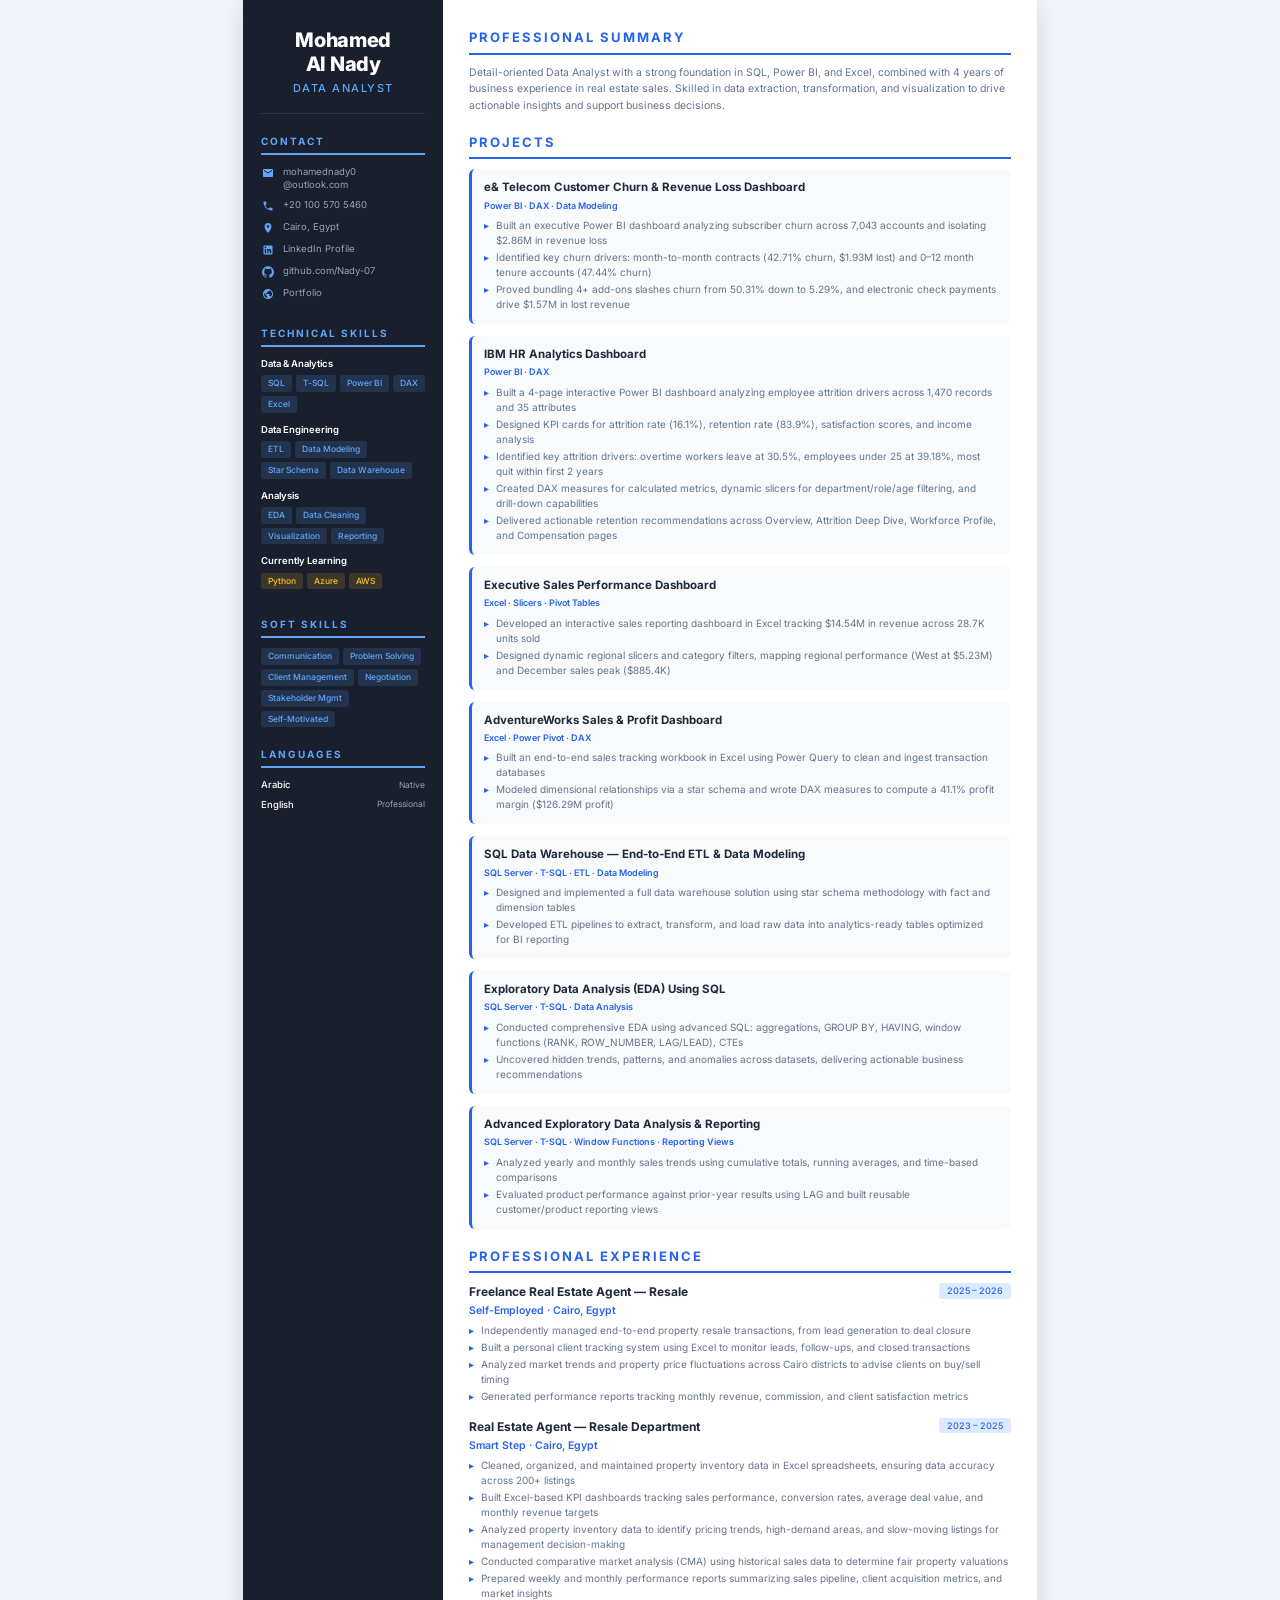
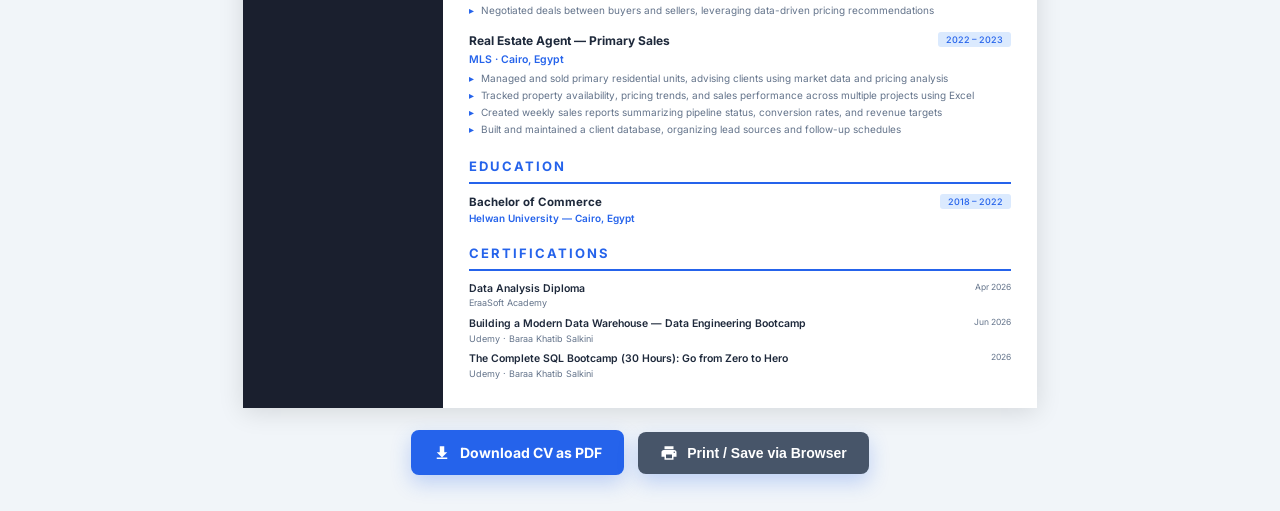
==== cv/Mohamed_Alnady_CV.html @ 5ba177be "Format CV project entries to 2 lines each except e& and IBM HR projects" ====
<!DOCTYPE html>
<html lang="en">
<head>
    <meta charset="UTF-8">
    <meta name="viewport" content="width=device-width, initial-scale=1.0">
    <title>Mohamed Al Nady — Data Analyst CV</title>
    <link rel="icon" href="../assets/favicon.svg" type="image/svg+xml">
    <link href="https://fonts.googleapis.com/css2?family=Inter:wght@300;400;500;600;700;800&display=swap" rel="stylesheet">
    <style>
        * {
            margin: 0;
            padding: 0;
            box-sizing: border-box;
        }

        :root {
            --sidebar-bg: #1a1f2e;
            --sidebar-text: #e2e8f0;
            --sidebar-accent: #60a5fa;
            --sidebar-muted: #94a3b8;
            --main-bg: #ffffff;
            --main-text: #1e293b;
            --main-muted: #64748b;
            --accent: #2563eb;
            --accent-light: #dbeafe;
            --border: #e2e8f0;
            --section-gap: 18px;
        }

        @page {
            size: A4;
            margin: 0;
        }

        body {
            font-family: 'Inter', -apple-system, BlinkMacSystemFont, sans-serif;
            background: #f1f5f9;
            color: var(--main-text);
            line-height: 1.5;
            -webkit-print-color-adjust: exact;
            print-color-adjust: exact;
        }

        .cv-container {
            width: 210mm;
            min-height: 297mm;
            margin: 0 auto;
            display: grid;
            grid-template-columns: 200px 1fr;
            background: var(--main-bg);
            box-shadow: 0 4px 24px rgba(0,0,0,0.12);
        }

        /* ===== SIDEBAR ===== */
        .sidebar {
            background: var(--sidebar-bg);
            color: var(--sidebar-text);
            padding: 28px 18px;
            display: flex;
            flex-direction: column;
            gap: 20px;
        }

        .sidebar-name {
            text-align: center;
            padding-bottom: 16px;
            border-bottom: 1px solid rgba(255,255,255,0.1);
        }

        .sidebar-name h1 {
            font-size: 20px;
            font-weight: 800;
            letter-spacing: -0.3px;
            line-height: 1.2;
            color: #fff;
        }

        .sidebar-name .role {
            font-size: 11px;
            font-weight: 500;
            color: var(--sidebar-accent);
            margin-top: 4px;
            letter-spacing: 1.5px;
            text-transform: uppercase;
        }

        .sidebar-section-title {
            font-size: 10px;
            font-weight: 700;
            text-transform: uppercase;
            letter-spacing: 2px;
            color: var(--sidebar-accent);
            margin-bottom: 8px;
            padding-bottom: 4px;
            border-bottom: 2px solid var(--sidebar-accent);
            display: inline-block;
        }

        .sidebar-section {
            display: flex;
            flex-direction: column;
            gap: 2px;
        }

        /* Contact */
        .contact-item {
            display: flex;
            align-items: flex-start;
            gap: 8px;
            font-size: 9.5px;
            color: var(--sidebar-muted);
            line-height: 1.4;
            margin-bottom: 5px;
        }

        .contact-item .icon {
            flex-shrink: 0;
            width: 14px;
            height: 14px;
            display: flex;
            align-items: center;
            justify-content: center;
            margin-top: 1px;
        }

        .contact-item .icon svg {
            width: 12px;
            height: 12px;
            fill: var(--sidebar-accent);
        }

        .contact-item a {
            color: var(--sidebar-muted);
            text-decoration: none;
        }

        .contact-item a:hover {
            color: var(--sidebar-accent);
        }

        /* Skills */
        .skill-category {
            margin-bottom: 8px;
        }

        .skill-category-name {
            font-size: 9.5px;
            font-weight: 600;
            color: #fff;
            margin-bottom: 4px;
        }

        .skill-tags {
            display: flex;
            flex-wrap: wrap;
            gap: 4px;
        }

        .skill-tag {
            font-size: 8.5px;
            padding: 2px 7px;
            background: rgba(96, 165, 250, 0.15);
            color: var(--sidebar-accent);
            border-radius: 3px;
            font-weight: 500;
        }

        .skill-tag.learning {
            background: rgba(251, 191, 36, 0.15);
            color: #fbbf24;
        }

        /* Languages */
        .language-item {
            display: flex;
            justify-content: space-between;
            align-items: center;
            font-size: 9.5px;
            margin-bottom: 3px;
        }

        .language-name {
            color: #fff;
            font-weight: 500;
        }

        .language-level {
            color: var(--sidebar-muted);
            font-size: 8.5px;
        }

        /* ===== MAIN CONTENT ===== */
        .main {
            padding: 28px 26px;
            display: flex;
            flex-direction: column;
            gap: var(--section-gap);
        }

        .section-title {
            font-size: 13px;
            font-weight: 700;
            text-transform: uppercase;
            letter-spacing: 2px;
            color: var(--accent);
            padding-bottom: 5px;
            border-bottom: 2px solid var(--accent);
            margin-bottom: 10px;
        }

        /* Summary */
        .summary-text {
            font-size: 10.5px;
            color: var(--main-muted);
            line-height: 1.6;
        }

        /* Experience */
        .experience-item {
            margin-bottom: 14px;
        }

        .experience-item:last-child {
            margin-bottom: 0;
        }

        .exp-header {
            display: flex;
            justify-content: space-between;
            align-items: flex-start;
            margin-bottom: 2px;
        }

        .exp-title {
            font-size: 12px;
            font-weight: 700;
            color: var(--main-text);
        }

        .exp-date {
            font-size: 9px;
            color: var(--main-muted);
            font-weight: 500;
            white-space: nowrap;
            background: var(--accent-light);
            padding: 1px 8px;
            border-radius: 3px;
            color: var(--accent);
        }

        .exp-company {
            font-size: 10.5px;
            color: var(--accent);
            font-weight: 600;
            margin-bottom: 4px;
        }

        .exp-bullets {
            list-style: none;
            padding: 0;
        }

        .exp-bullets li {
            font-size: 10px;
            color: var(--main-muted);
            line-height: 1.5;
            padding-left: 12px;
            position: relative;
            margin-bottom: 2px;
        }

        .exp-bullets li::before {
            content: '▸';
            position: absolute;
            left: 0;
            color: var(--accent);
            font-size: 10px;
        }

        /* Projects */
        .project-item {
            margin-bottom: 12px;
            padding: 10px 12px;
            background: #f8fafc;
            border-radius: 6px;
            border-left: 3px solid var(--accent);
        }

        .project-item:last-child {
            margin-bottom: 0;
        }

        .project-name {
            font-size: 11.5px;
            font-weight: 700;
            color: var(--main-text);
            margin-bottom: 2px;
        }

        .project-tools {
            font-size: 9px;
            color: var(--accent);
            font-weight: 600;
            margin-bottom: 4px;
        }

        .project-desc {
            font-size: 9.5px;
            color: var(--main-muted);
            line-height: 1.5;
        }

        .project-link {
            font-size: 8.5px;
            color: var(--accent);
            text-decoration: none;
            font-weight: 500;
            margin-top: 3px;
            display: inline-block;
        }

        /* Education */
        .edu-item {
            display: flex;
            justify-content: space-between;
            align-items: flex-start;
        }

        .edu-degree {
            font-size: 11.5px;
            font-weight: 700;
            color: var(--main-text);
        }

        .edu-school {
            font-size: 10px;
            color: var(--accent);
            font-weight: 600;
        }

        .edu-date {
            font-size: 9px;
            color: var(--main-muted);
            font-weight: 500;
            white-space: nowrap;
            background: var(--accent-light);
            padding: 1px 8px;
            border-radius: 3px;
            color: var(--accent);
        }

        /* Certifications */
        .cert-item {
            display: flex;
            justify-content: space-between;
            align-items: flex-start;
            margin-bottom: 6px;
        }

        .cert-item:last-child {
            margin-bottom: 0;
        }

        .cert-name {
            font-size: 10.5px;
            font-weight: 600;
            color: var(--main-text);
        }

        .cert-issuer {
            font-size: 9px;
            color: var(--main-muted);
        }

        .cert-date {
            font-size: 8.5px;
            color: var(--main-muted);
            white-space: nowrap;
        }

        .download-section {
            width: 210mm;
            margin: 22px auto 36px;
            text-align: center;
        }

        .download-button {
            display: inline-flex;
            align-items: center;
            justify-content: center;
            gap: 9px;
            padding: 12px 22px;
            border-radius: 8px;
            background: var(--accent);
            color: #ffffff;
            font-size: 14px;
            font-weight: 700;
            text-decoration: none;
            box-shadow: 0 8px 20px rgba(37, 99, 235, 0.25);
            transition: transform 0.2s ease, background 0.2s ease;
        }

        .download-button:hover {
            background: #1d4ed8;
            transform: translateY(-2px);
        }

        .download-button svg {
            width: 18px;
            height: 18px;
            fill: currentColor;
        }

        /* Print */
        @media print {
            body {
                background: white;
            }
            .cv-container {
                box-shadow: none;
                width: 100%;
                min-height: 100vh;
            }
            [data-html-only] {
                display: none !important;
            }
        }
    </style>
</head>
<body>
    <div class="cv-container">
        <!-- SIDEBAR -->
        <aside class="sidebar">
            <!-- Name -->
            <div class="sidebar-name">
                <h1>Mohamed<br>Al Nady</h1>
                <div class="role">Data Analyst</div>
            </div>

            <!-- Contact -->
            <div class="sidebar-section">
                <div class="sidebar-section-title">Contact</div>
                <div class="contact-item">
                    <div class="icon">
                        <svg viewBox="0 0 24 24"><path d="M20 4H4c-1.1 0-2 .9-2 2v12c0 1.1.9 2 2 2h16c1.1 0 2-.9 2-2V6c0-1.1-.9-2-2-2zm0 4l-8 5-8-5V6l8 5 8-5v2z"/></svg>
                    </div>
                    <span>mohamednady0<br>@outlook.com</span>
                </div>
                <div class="contact-item">
                    <div class="icon">
                        <svg viewBox="0 0 24 24"><path d="M6.62 10.79c1.44 2.83 3.76 5.14 6.59 6.59l2.2-2.2c.27-.27.67-.36 1.02-.24 1.12.37 2.33.57 3.57.57.55 0 1 .45 1 1V20c0 .55-.45 1-1 1-9.39 0-17-7.61-17-17 0-.55.45-1 1-1h3.5c.55 0 1 .45 1 1 0 1.25.2 2.45.57 3.57.13.35.04.75-.24 1.02l-2.2 2.2z"/></svg>
                    </div>
                    <span>+20 100 570 5460</span>
                </div>
                <div class="contact-item">
                    <div class="icon">
                        <svg viewBox="0 0 24 24"><path d="M12 2C8.13 2 5 5.13 5 9c0 5.25 7 13 7 13s7-7.75 7-13c0-3.87-3.13-7-7-7zm0 9.5c-1.38 0-2.5-1.12-2.5-2.5s1.12-2.5 2.5-2.5 2.5 1.12 2.5 2.5-1.12 2.5-2.5 2.5z"/></svg>
                    </div>
                    <span>Cairo, Egypt</span>
                </div>
                <div class="contact-item">
                    <div class="icon">
                        <svg viewBox="0 0 24 24"><path d="M19 3a2 2 0 0 1 2 2v14a2 2 0 0 1-2 2H5a2 2 0 0 1-2-2V5a2 2 0 0 1 2-2h14m-.5 15.5v-5.3a3.26 3.26 0 0 0-3.26-3.26c-.85 0-1.84.52-2.32 1.3v-1.11h-2.34v8.37h2.34v-4.13c0-.77.62-1.4 1.4-1.4a1.4 1.4 0 0 1 1.4 1.4v4.13h2.34M6.88 8.56a1.68 1.68 0 0 0 1.68-1.68c0-.93-.75-1.69-1.68-1.69a1.69 1.69 0 0 0-1.69 1.69c0 .93.76 1.68 1.69 1.68m1.39 9.94v-8.37H5.5v8.37h2.77z"/></svg>
                    </div>
                    <a href="https://www.linkedin.com/in/mohamed-al-nady-52b87123b">LinkedIn Profile</a>
                </div>
                <div class="contact-item">
                    <div class="icon">
                        <svg viewBox="0 0 24 24"><path d="M12 .297c-6.63 0-12 5.373-12 12 0 5.303 3.438 9.8 8.205 11.385.6.113.82-.258.82-.577 0-.285-.01-1.04-.015-2.04-3.338.724-4.042-1.61-4.042-1.61C4.422 18.07 3.633 17.7 3.633 17.7c-1.087-.744.084-.729.084-.729 1.205.084 1.838 1.236 1.838 1.236 1.07 1.835 2.809 1.305 3.495.998.108-.776.417-1.305.76-1.605-2.665-.3-5.466-1.332-5.466-5.93 0-1.31.465-2.38 1.235-3.22-.135-.303-.54-1.523.105-3.176 0 0 1.005-.322 3.3 1.23.96-.267 1.98-.399 3-.405 1.02.006 2.04.138 3 .405 2.28-1.552 3.285-1.23 3.285-1.23.645 1.653.24 2.873.12 3.176.765.84 1.23 1.91 1.23 3.22 0 4.61-2.805 5.625-5.475 5.92.42.36.81 1.096.81 2.22 0 1.605-.015 2.896-.015 3.286 0 .315.21.69.825.57C20.565 22.092 24 17.592 24 12.297c0-6.627-5.373-12-12-12"/></svg>
                    </div>
                    <a href="https://github.com/Nady-07">github.com/Nady-07</a>
                </div>
                <div class="contact-item">
                    <div class="icon">
                        <svg viewBox="0 0 24 24"><path d="M12 2C6.48 2 2 6.48 2 12s4.48 10 10 10 10-4.48 10-10S17.52 2 12 2zm-1 17.93c-3.95-.49-7-3.85-7-7.93 0-.62.08-1.21.21-1.79L9 15v1c0 1.1.9 2 2 2v1.93zm6.9-2.54c-.26-.81-1-1.39-1.9-1.39h-1v-3c0-.55-.45-1-1-1H8v-2h2c.55 0 1-.45 1-1V7h2c1.1 0 2-.9 2-2v-.41c2.93 1.19 5 4.06 5 7.41 0 2.08-.8 3.97-2.1 5.39z"/></svg>
                    </div>
                    <a href="https://nady-07.github.io/portfolio/#">Portfolio</a>
                </div>
            </div>

            <!-- Technical Skills -->
            <div class="sidebar-section">
                <div class="sidebar-section-title">Technical Skills</div>
                
                <div class="skill-category">
                    <div class="skill-category-name">Data & Analytics</div>
                    <div class="skill-tags">
                        <span class="skill-tag">SQL</span>
                        <span class="skill-tag">T-SQL</span>
                        <span class="skill-tag">Power BI</span>
                        <span class="skill-tag">DAX</span>
                        <span class="skill-tag">Excel</span>
                    </div>
                </div>

                <div class="skill-category">
                    <div class="skill-category-name">Data Engineering</div>
                    <div class="skill-tags">
                        <span class="skill-tag">ETL</span>
                        <span class="skill-tag">Data Modeling</span>
                        <span class="skill-tag">Star Schema</span>
                        <span class="skill-tag">Data Warehouse</span>
                    </div>
                </div>

                <div class="skill-category">
                    <div class="skill-category-name">Analysis</div>
                    <div class="skill-tags">
                        <span class="skill-tag">EDA</span>
                        <span class="skill-tag">Data Cleaning</span>
                        <span class="skill-tag">Visualization</span>
                        <span class="skill-tag">Reporting</span>
                    </div>
                </div>

                <div class="skill-category">
                    <div class="skill-category-name">Currently Learning</div>
                    <div class="skill-tags">
                        <span class="skill-tag learning">Python</span>
                        <span class="skill-tag learning">Azure</span>
                        <span class="skill-tag learning">AWS</span>
                    </div>
                </div>
            </div>

            <!-- Soft Skills -->
            <div class="sidebar-section">
                <div class="sidebar-section-title">Soft Skills</div>
                <div class="skill-tags">
                    <span class="skill-tag">Communication</span>
                    <span class="skill-tag">Problem Solving</span>
                    <span class="skill-tag">Client Management</span>
                    <span class="skill-tag">Negotiation</span>
                    <span class="skill-tag">Stakeholder Mgmt</span>
                    <span class="skill-tag">Self-Motivated</span>
                </div>
            </div>

            <!-- Languages -->
            <div class="sidebar-section">
                <div class="sidebar-section-title">Languages</div>
                <div class="language-item">
                    <span class="language-name">Arabic</span>
                    <span class="language-level">Native</span>
                </div>
                <div class="language-item">
                    <span class="language-name">English</span>
                    <span class="language-level">Professional</span>
                </div>
            </div>
        </aside>

        <!-- MAIN CONTENT -->
        <main class="main">
            <!-- Professional Summary -->
            <section>
                <div class="section-title">Professional Summary</div>
                <p class="summary-text">
                    Detail-oriented Data Analyst with a strong foundation in SQL, Power BI, and Excel, combined with 4 years of business experience in real estate sales. Skilled in data extraction, transformation, and visualization to drive actionable insights and support business decisions.
                </p>
            </section>

            <!-- Projects -->
            <section>
                <div class="section-title">Projects</div>
                
                <div class="project-item">
                    <div class="project-name">e& Telecom Customer Churn &amp; Revenue Loss Dashboard</div>
                    <div class="project-tools">Power BI · DAX · Data Modeling</div>
                    <ul class="exp-bullets" style="margin-top: 6px;">
                        <li>Built an executive Power BI dashboard analyzing subscriber churn across 7,043 accounts and isolating $2.86M in revenue loss</li>
                        <li>Identified key churn drivers: month-to-month contracts (42.71% churn, $1.93M lost) and 0–12 month tenure accounts (47.44% churn)</li>
                        <li>Proved bundling 4+ add-ons slashes churn from 50.31% down to 5.29%, and electronic check payments drive $1.57M in lost revenue</li>
                    </ul>
                </div>

                <div class="project-item">
                    <div class="project-name">IBM HR Analytics Dashboard</div>
                    <div class="project-tools">Power BI · DAX</div>
                    <ul class="exp-bullets" style="margin-top: 6px;">
                        <li>Built a 4-page interactive Power BI dashboard analyzing employee attrition drivers across 1,470 records and 35 attributes</li>
                        <li>Designed KPI cards for attrition rate (16.1%), retention rate (83.9%), satisfaction scores, and income analysis</li>
                        <li>Identified key attrition drivers: overtime workers leave at 30.5%, employees under 25 at 39.18%, most quit within first 2 years</li>
                        <li>Created DAX measures for calculated metrics, dynamic slicers for department/role/age filtering, and drill-down capabilities</li>
                        <li>Delivered actionable retention recommendations across Overview, Attrition Deep Dive, Workforce Profile, and Compensation pages</li>
                    </ul>
                </div>

                <div class="project-item">
                    <div class="project-name">Executive Sales Performance Dashboard</div>
                    <div class="project-tools">Excel · Slicers · Pivot Tables</div>
                    <ul class="exp-bullets" style="margin-top: 6px;">
                        <li>Developed an interactive sales reporting dashboard in Excel tracking $14.54M in revenue across 28.7K units sold</li>
                        <li>Designed dynamic regional slicers and category filters, mapping regional performance (West at $5.23M) and December sales peak ($885.4K)</li>
                    </ul>
                </div>

                <div class="project-item">
                    <div class="project-name">AdventureWorks Sales & Profit Dashboard</div>
                    <div class="project-tools">Excel · Power Pivot · DAX</div>
                    <ul class="exp-bullets" style="margin-top: 6px;">
                        <li>Built an end-to-end sales tracking workbook in Excel using Power Query to clean and ingest transaction databases</li>
                        <li>Modeled dimensional relationships via a star schema and wrote DAX measures to compute a 41.1% profit margin ($126.29M profit)</li>
                    </ul>
                </div>

                <div class="project-item">
                    <div class="project-name">SQL Data Warehouse — End-to-End ETL & Data Modeling</div>
                    <div class="project-tools">SQL Server · T-SQL · ETL · Data Modeling</div>
                    <ul class="exp-bullets" style="margin-top: 6px;">
                        <li>Designed and implemented a full data warehouse solution using star schema methodology with fact and dimension tables</li>
                        <li>Developed ETL pipelines to extract, transform, and load raw data into analytics-ready tables optimized for BI reporting</li>
                    </ul>
                </div>

                <div class="project-item">
                    <div class="project-name">Exploratory Data Analysis (EDA) Using SQL</div>
                    <div class="project-tools">SQL Server · T-SQL · Data Analysis</div>
                    <ul class="exp-bullets" style="margin-top: 6px;">
                        <li>Conducted comprehensive EDA using advanced SQL: aggregations, GROUP BY, HAVING, window functions (RANK, ROW_NUMBER, LAG/LEAD), CTEs</li>
                        <li>Uncovered hidden trends, patterns, and anomalies across datasets, delivering actionable business recommendations</li>
                    </ul>
                </div>

                <div class="project-item">
                    <div class="project-name">Advanced Exploratory Data Analysis & Reporting</div>
                    <div class="project-tools">SQL Server · T-SQL · Window Functions · Reporting Views</div>
                    <ul class="exp-bullets" style="margin-top: 6px;">
                        <li>Analyzed yearly and monthly sales trends using cumulative totals, running averages, and time-based comparisons</li>
                        <li>Evaluated product performance against prior-year results using LAG and built reusable customer/product reporting views</li>
                    </ul>
                </div>
            </section>

            <!-- Experience -->
            <section>
                <div class="section-title">Professional Experience</div>

                <div class="experience-item">
                    <div class="exp-header">
                        <div class="exp-title">Freelance Real Estate Agent — Resale</div>
                        <div class="exp-date">2025 – 2026</div>
                    </div>
                    <div class="exp-company">Self-Employed · Cairo, Egypt</div>
                    <ul class="exp-bullets">
                        <li>Independently managed end-to-end property resale transactions, from lead generation to deal closure</li>
                        <li>Built a personal client tracking system using Excel to monitor leads, follow-ups, and closed transactions</li>
                        <li>Analyzed market trends and property price fluctuations across Cairo districts to advise clients on buy/sell timing</li>
                        <li>Generated performance reports tracking monthly revenue, commission, and client satisfaction metrics</li>
                    </ul>
                </div>

                <div class="experience-item">
                    <div class="exp-header">
                        <div class="exp-title">Real Estate Agent — Resale Department</div>
                        <div class="exp-date">2023 – 2025</div>
                    </div>
                    <div class="exp-company">Smart Step · Cairo, Egypt</div>
                    <ul class="exp-bullets">
                        <li>Cleaned, organized, and maintained property inventory data in Excel spreadsheets, ensuring data accuracy across 200+ listings</li>
                        <li>Built Excel-based KPI dashboards tracking sales performance, conversion rates, average deal value, and monthly revenue targets</li>
                        <li>Analyzed property inventory data to identify pricing trends, high-demand areas, and slow-moving listings for management decision-making</li>
                        <li>Conducted comparative market analysis (CMA) using historical sales data to determine fair property valuations</li>
                        <li>Prepared weekly and monthly performance reports summarizing sales pipeline, client acquisition metrics, and market insights</li>
                        <li>Negotiated deals between buyers and sellers, leveraging data-driven pricing recommendations</li>
                    </ul>
                </div>

                <div class="experience-item">
                    <div class="exp-header">
                        <div class="exp-title">Real Estate Agent — Primary Sales</div>
                        <div class="exp-date">2022 – 2023</div>
                    </div>
                    <div class="exp-company">MLS · Cairo, Egypt</div>
                    <ul class="exp-bullets">
                        <li>Managed and sold primary residential units, advising clients using market data and pricing analysis</li>
                        <li>Tracked property availability, pricing trends, and sales performance across multiple projects using Excel</li>
                        <li>Created weekly sales reports summarizing pipeline status, conversion rates, and revenue targets</li>
                        <li>Built and maintained a client database, organizing lead sources and follow-up schedules</li>
                    </ul>
                </div>
            </section>

            <!-- Education -->
            <section>
                <div class="section-title">Education</div>
                <div class="edu-item">
                    <div>
                        <div class="edu-degree">Bachelor of Commerce</div>
                        <div class="edu-school">Helwan University — Cairo, Egypt</div>
                    </div>
                    <div class="edu-date">2018 – 2022</div>
                </div>
            </section>

            <!-- Certifications -->
            <section>
                <div class="section-title">Certifications</div>
                
                <div class="cert-item">
                    <div>
                        <div class="cert-name">Data Analysis Diploma</div>
                        <div class="cert-issuer">EraaSoft Academy</div>
                    </div>
                    <div class="cert-date">Apr 2026</div>
                </div>

                <div class="cert-item">
                    <div>
                        <div class="cert-name">Building a Modern Data Warehouse — Data Engineering Bootcamp</div>
                        <div class="cert-issuer">Udemy · Baraa Khatib Salkini</div>
                    </div>
                    <div class="cert-date">Jun 2026</div>
                </div>

                <div class="cert-item">
                    <div>
                        <div class="cert-name">The Complete SQL Bootcamp (30 Hours): Go from Zero to Hero</div>
                        <div class="cert-issuer">Udemy · Baraa Khatib Salkini</div>
                    </div>
                    <div class="cert-date">2026</div>
                </div>
            </section>
        </main>
    </div>

    <div class="download-section" data-html-only>
        <a class="download-button" href="Mohamed_Alnady_CV.pdf" download="Mohamed_Alnady_CV.pdf">
            <svg viewBox="0 0 24 24" aria-hidden="true">
                <path d="M5 20h14v-2H5v2zm14-9h-4V3H9v8H5l7 7 7-7z"/>
            </svg>
            Download CV as PDF
        </a>
        <button class="download-button" onclick="window.print()" style="margin-left: 10px; background: #475569; border: none; cursor: pointer;">
            <svg viewBox="0 0 24 24" aria-hidden="true">
                <path d="M19 8H5c-1.66 0-3 1.34-3 3v6h4v4h12v-4h4v-6c0-1.66-1.34-3-3-3zm-3 11H8v-5h8v5zm3-7c-.55 0-1-.45-1-1s.45-1 1-1 1 .45 1 1-.45 1-1 1zm-1-9H6v4h12V3z"/>
            </svg>
            Print / Save via Browser
        </button>
    </div>
</body>
</html>
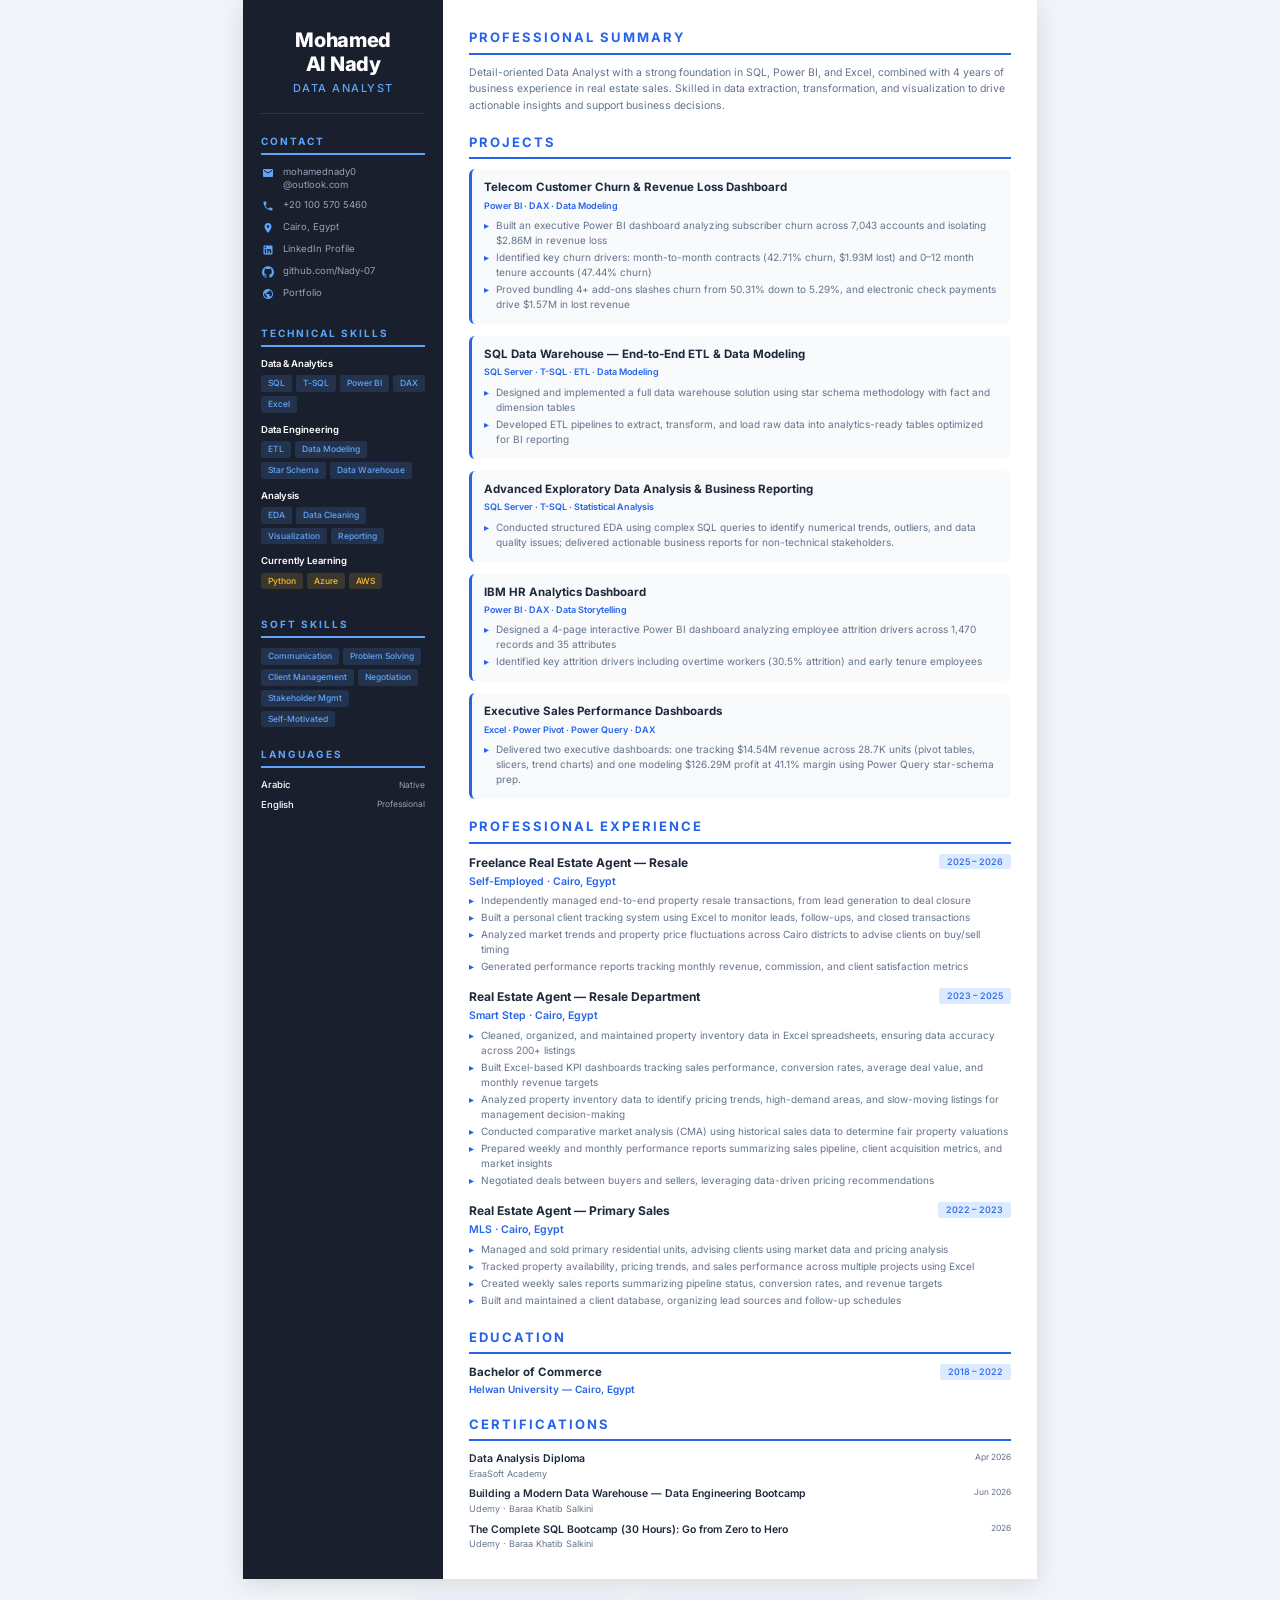
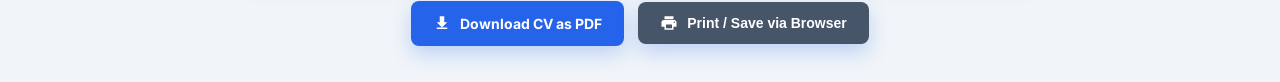
==== commit d74afd43: "Update CV content and add clickable project and contact links to PDF and HTML" ====
--- a/cv/Mohamed_Alnady_CV.html
+++ b/cv/Mohamed_Alnady_CV.html
@@ -565,7 +565,7 @@
                 <div class="section-title">Projects</div>
                 
                 <div class="project-item">
-                    <div class="project-name">e& Telecom Customer Churn &amp; Revenue Loss Dashboard</div>
+                    <div class="project-name"><a href="https://nady-07.github.io/portfolio/#projects" target="_blank" style="color: inherit; text-decoration: none;">Telecom Customer Churn &amp; Revenue Loss Dashboard</a></div>
                     <div class="project-tools">Power BI · DAX · Data Modeling</div>
                     <ul class="exp-bullets" style="margin-top: 6px;">
                         <li>Built an executive Power BI dashboard analyzing subscriber churn across 7,043 accounts and isolating $2.86M in revenue loss</li>
@@ -575,37 +575,7 @@
                 </div>
 
                 <div class="project-item">
-                    <div class="project-name">IBM HR Analytics Dashboard</div>
-                    <div class="project-tools">Power BI · DAX</div>
-                    <ul class="exp-bullets" style="margin-top: 6px;">
-                        <li>Built a 4-page interactive Power BI dashboard analyzing employee attrition drivers across 1,470 records and 35 attributes</li>
-                        <li>Designed KPI cards for attrition rate (16.1%), retention rate (83.9%), satisfaction scores, and income analysis</li>
-                        <li>Identified key attrition drivers: overtime workers leave at 30.5%, employees under 25 at 39.18%, most quit within first 2 years</li>
-                        <li>Created DAX measures for calculated metrics, dynamic slicers for department/role/age filtering, and drill-down capabilities</li>
-                        <li>Delivered actionable retention recommendations across Overview, Attrition Deep Dive, Workforce Profile, and Compensation pages</li>
-                    </ul>
-                </div>
-
-                <div class="project-item">
-                    <div class="project-name">Executive Sales Performance Dashboard</div>
-                    <div class="project-tools">Excel · Slicers · Pivot Tables</div>
-                    <ul class="exp-bullets" style="margin-top: 6px;">
-                        <li>Developed an interactive sales reporting dashboard in Excel tracking $14.54M in revenue across 28.7K units sold</li>
-                        <li>Designed dynamic regional slicers and category filters, mapping regional performance (West at $5.23M) and December sales peak ($885.4K)</li>
-                    </ul>
-                </div>
-
-                <div class="project-item">
-                    <div class="project-name">AdventureWorks Sales & Profit Dashboard</div>
-                    <div class="project-tools">Excel · Power Pivot · DAX</div>
-                    <ul class="exp-bullets" style="margin-top: 6px;">
-                        <li>Built an end-to-end sales tracking workbook in Excel using Power Query to clean and ingest transaction databases</li>
-                        <li>Modeled dimensional relationships via a star schema and wrote DAX measures to compute a 41.1% profit margin ($126.29M profit)</li>
-                    </ul>
-                </div>
-
-                <div class="project-item">
-                    <div class="project-name">SQL Data Warehouse — End-to-End ETL & Data Modeling</div>
+                    <div class="project-name"><a href="https://github.com/Nady-07/SQL_Data_Warehouse_Project" target="_blank" style="color: inherit; text-decoration: none;">SQL Data Warehouse — End-to-End ETL &amp; Data Modeling</a></div>
                     <div class="project-tools">SQL Server · T-SQL · ETL · Data Modeling</div>
                     <ul class="exp-bullets" style="margin-top: 6px;">
                         <li>Designed and implemented a full data warehouse solution using star schema methodology with fact and dimension tables</li>
@@ -614,20 +584,27 @@
                 </div>
 
                 <div class="project-item">
-                    <div class="project-name">Exploratory Data Analysis (EDA) Using SQL</div>
-                    <div class="project-tools">SQL Server · T-SQL · Data Analysis</div>
+                    <div class="project-name"><a href="https://github.com/Nady-07/Advanced_EDA_Project" target="_blank" style="color: inherit; text-decoration: none;">Advanced Exploratory Data Analysis &amp; Business Reporting</a></div>
+                    <div class="project-tools">SQL Server · T-SQL · Statistical Analysis</div>
                     <ul class="exp-bullets" style="margin-top: 6px;">
-                        <li>Conducted comprehensive EDA using advanced SQL: aggregations, GROUP BY, HAVING, window functions (RANK, ROW_NUMBER, LAG/LEAD), CTEs</li>
-                        <li>Uncovered hidden trends, patterns, and anomalies across datasets, delivering actionable business recommendations</li>
+                        <li>Conducted structured EDA using complex SQL queries to identify numerical trends, outliers, and data quality issues; delivered actionable business reports for non-technical stakeholders.</li>
                     </ul>
                 </div>
 
                 <div class="project-item">
-                    <div class="project-name">Advanced Exploratory Data Analysis & Reporting</div>
-                    <div class="project-tools">SQL Server · T-SQL · Window Functions · Reporting Views</div>
+                    <div class="project-name"><a href="https://nady-07.github.io/portfolio/#projects" target="_blank" style="color: inherit; text-decoration: none;">IBM HR Analytics Dashboard</a></div>
+                    <div class="project-tools">Power BI · DAX · Data Storytelling</div>
                     <ul class="exp-bullets" style="margin-top: 6px;">
-                        <li>Analyzed yearly and monthly sales trends using cumulative totals, running averages, and time-based comparisons</li>
-                        <li>Evaluated product performance against prior-year results using LAG and built reusable customer/product reporting views</li>
+                        <li>Designed a 4-page interactive Power BI dashboard analyzing employee attrition drivers across 1,470 records and 35 attributes</li>
+                        <li>Identified key attrition drivers including overtime workers (30.5% attrition) and early tenure employees</li>
+                    </ul>
+                </div>
+
+                <div class="project-item">
+                    <div class="project-name"><a href="https://nady-07.github.io/portfolio/#projects" target="_blank" style="color: inherit; text-decoration: none;">Executive Sales Performance Dashboards</a></div>
+                    <div class="project-tools">Excel · Power Pivot · Power Query · DAX</div>
+                    <ul class="exp-bullets" style="margin-top: 6px;">
+                        <li>Delivered two executive dashboards: one tracking $14.54M revenue across 28.7K units (pivot tables, slicers, trend charts) and one modeling $126.29M profit at 41.1% margin using Power Query star-schema prep.</li>
                     </ul>
                 </div>
             </section>
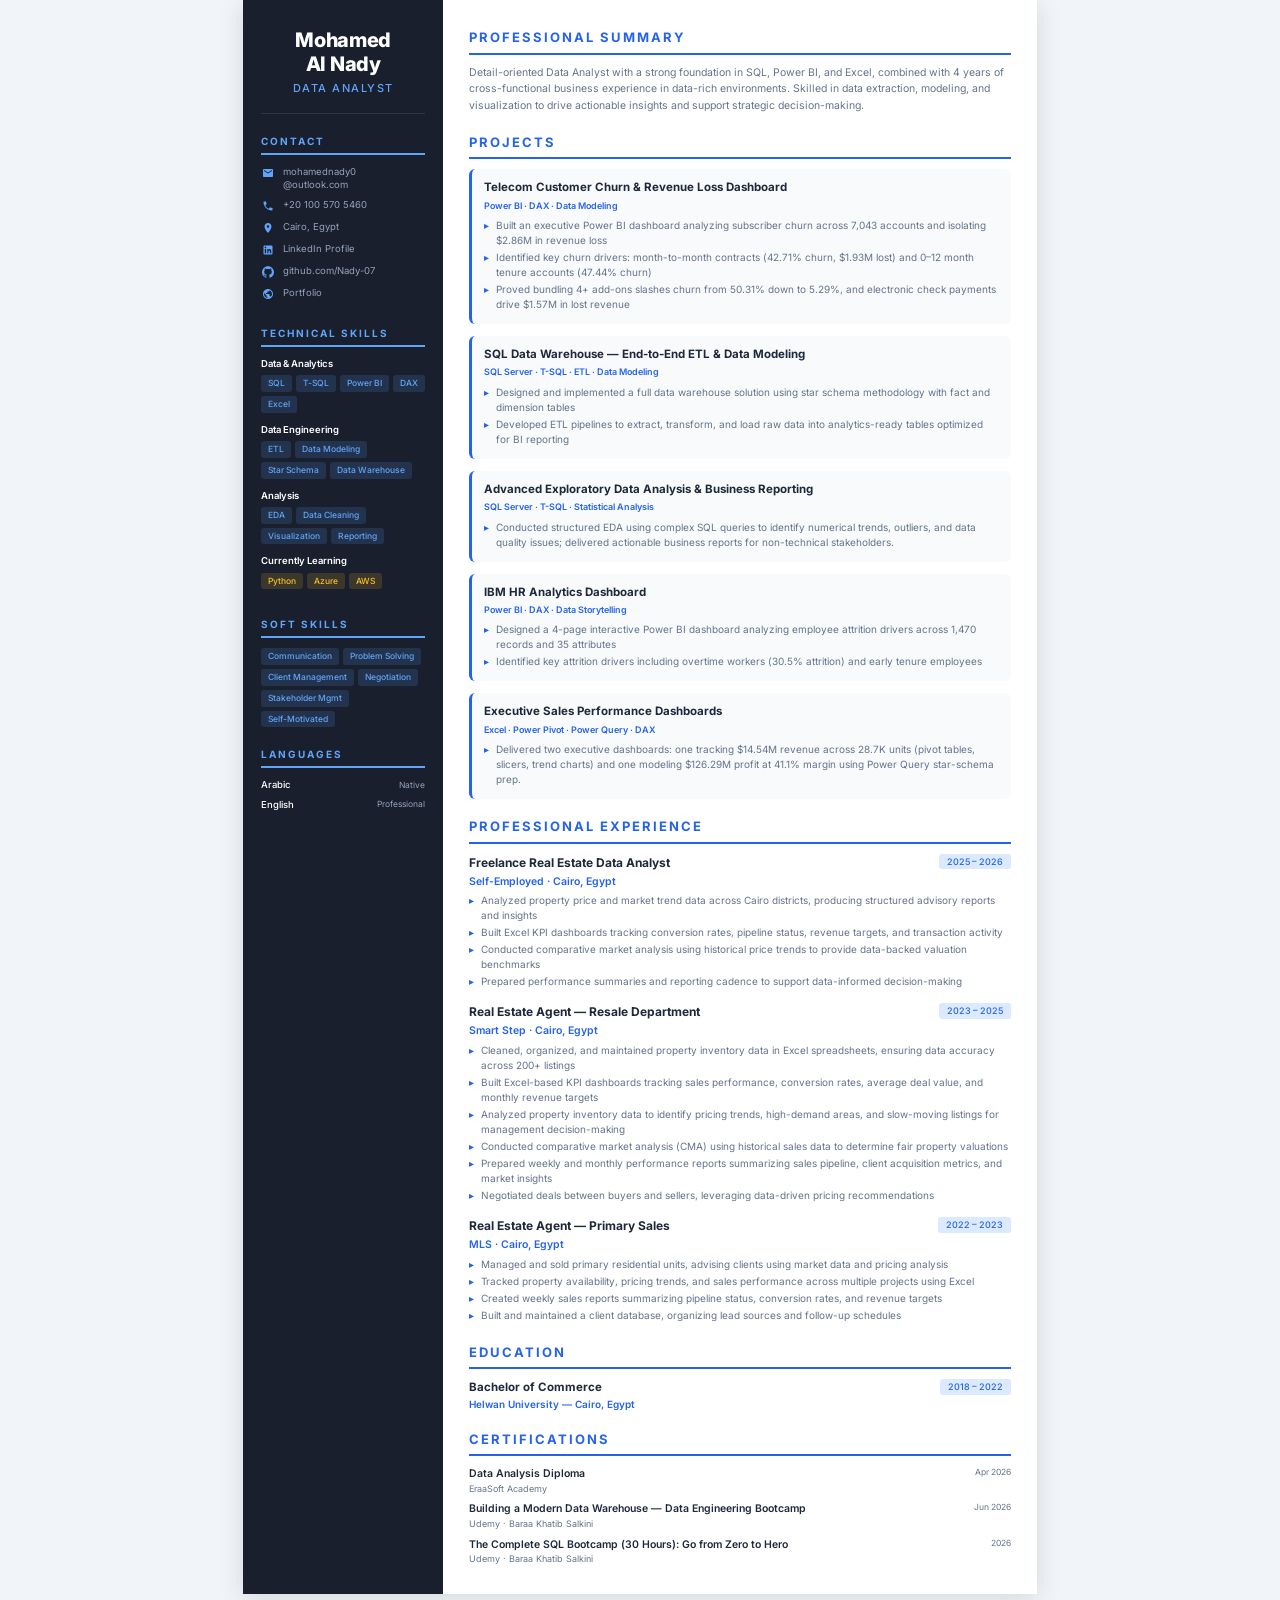
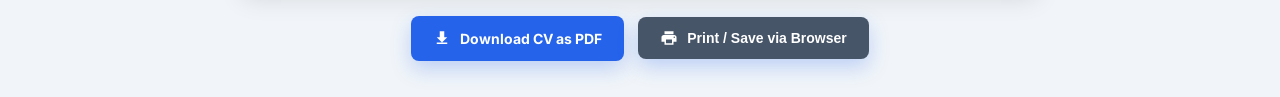
==== commit 508ddba5: "Update freelance experience to Freelance Real Estate Data Analyst across CV and portfolio" ====
--- a/cv/Mohamed_Alnady_CV.html
+++ b/cv/Mohamed_Alnady_CV.html
@@ -462,7 +462,7 @@
                     <div class="icon">
                         <svg viewBox="0 0 24 24"><path d="M19 3a2 2 0 0 1 2 2v14a2 2 0 0 1-2 2H5a2 2 0 0 1-2-2V5a2 2 0 0 1 2-2h14m-.5 15.5v-5.3a3.26 3.26 0 0 0-3.26-3.26c-.85 0-1.84.52-2.32 1.3v-1.11h-2.34v8.37h2.34v-4.13c0-.77.62-1.4 1.4-1.4a1.4 1.4 0 0 1 1.4 1.4v4.13h2.34M6.88 8.56a1.68 1.68 0 0 0 1.68-1.68c0-.93-.75-1.69-1.68-1.69a1.69 1.69 0 0 0-1.69 1.69c0 .93.76 1.68 1.69 1.68m1.39 9.94v-8.37H5.5v8.37h2.77z"/></svg>
                     </div>
-                    <a href="https://www.linkedin.com/in/mohamed-al-nady-52b87123b">LinkedIn Profile</a>
+                    <a href="https://www.linkedin.com/in/mohamed-alnady-52b87123b">LinkedIn Profile</a>
                 </div>
                 <div class="contact-item">
                     <div class="icon">
@@ -556,7 +556,7 @@
             <section>
                 <div class="section-title">Professional Summary</div>
                 <p class="summary-text">
-                    Detail-oriented Data Analyst with a strong foundation in SQL, Power BI, and Excel, combined with 4 years of business experience in real estate sales. Skilled in data extraction, transformation, and visualization to drive actionable insights and support business decisions.
+                    Detail-oriented Data Analyst with a strong foundation in SQL, Power BI, and Excel, combined with 4 years of cross-functional business experience in data-rich environments. Skilled in data extraction, modeling, and visualization to drive actionable insights and support strategic decision-making.
                 </p>
             </section>
 
@@ -615,15 +615,15 @@
 
                 <div class="experience-item">
                     <div class="exp-header">
-                        <div class="exp-title">Freelance Real Estate Agent — Resale</div>
+                        <div class="exp-title">Freelance Real Estate Data Analyst</div>
                         <div class="exp-date">2025 – 2026</div>
                     </div>
                     <div class="exp-company">Self-Employed · Cairo, Egypt</div>
                     <ul class="exp-bullets">
-                        <li>Independently managed end-to-end property resale transactions, from lead generation to deal closure</li>
-                        <li>Built a personal client tracking system using Excel to monitor leads, follow-ups, and closed transactions</li>
-                        <li>Analyzed market trends and property price fluctuations across Cairo districts to advise clients on buy/sell timing</li>
-                        <li>Generated performance reports tracking monthly revenue, commission, and client satisfaction metrics</li>
+                        <li>Analyzed property price and market trend data across Cairo districts, producing structured advisory reports and insights</li>
+                        <li>Built Excel KPI dashboards tracking conversion rates, pipeline status, revenue targets, and transaction activity</li>
+                        <li>Conducted comparative market analysis using historical price trends to provide data-backed valuation benchmarks</li>
+                        <li>Prepared performance summaries and reporting cadence to support data-informed decision-making</li>
                     </ul>
                 </div>
 
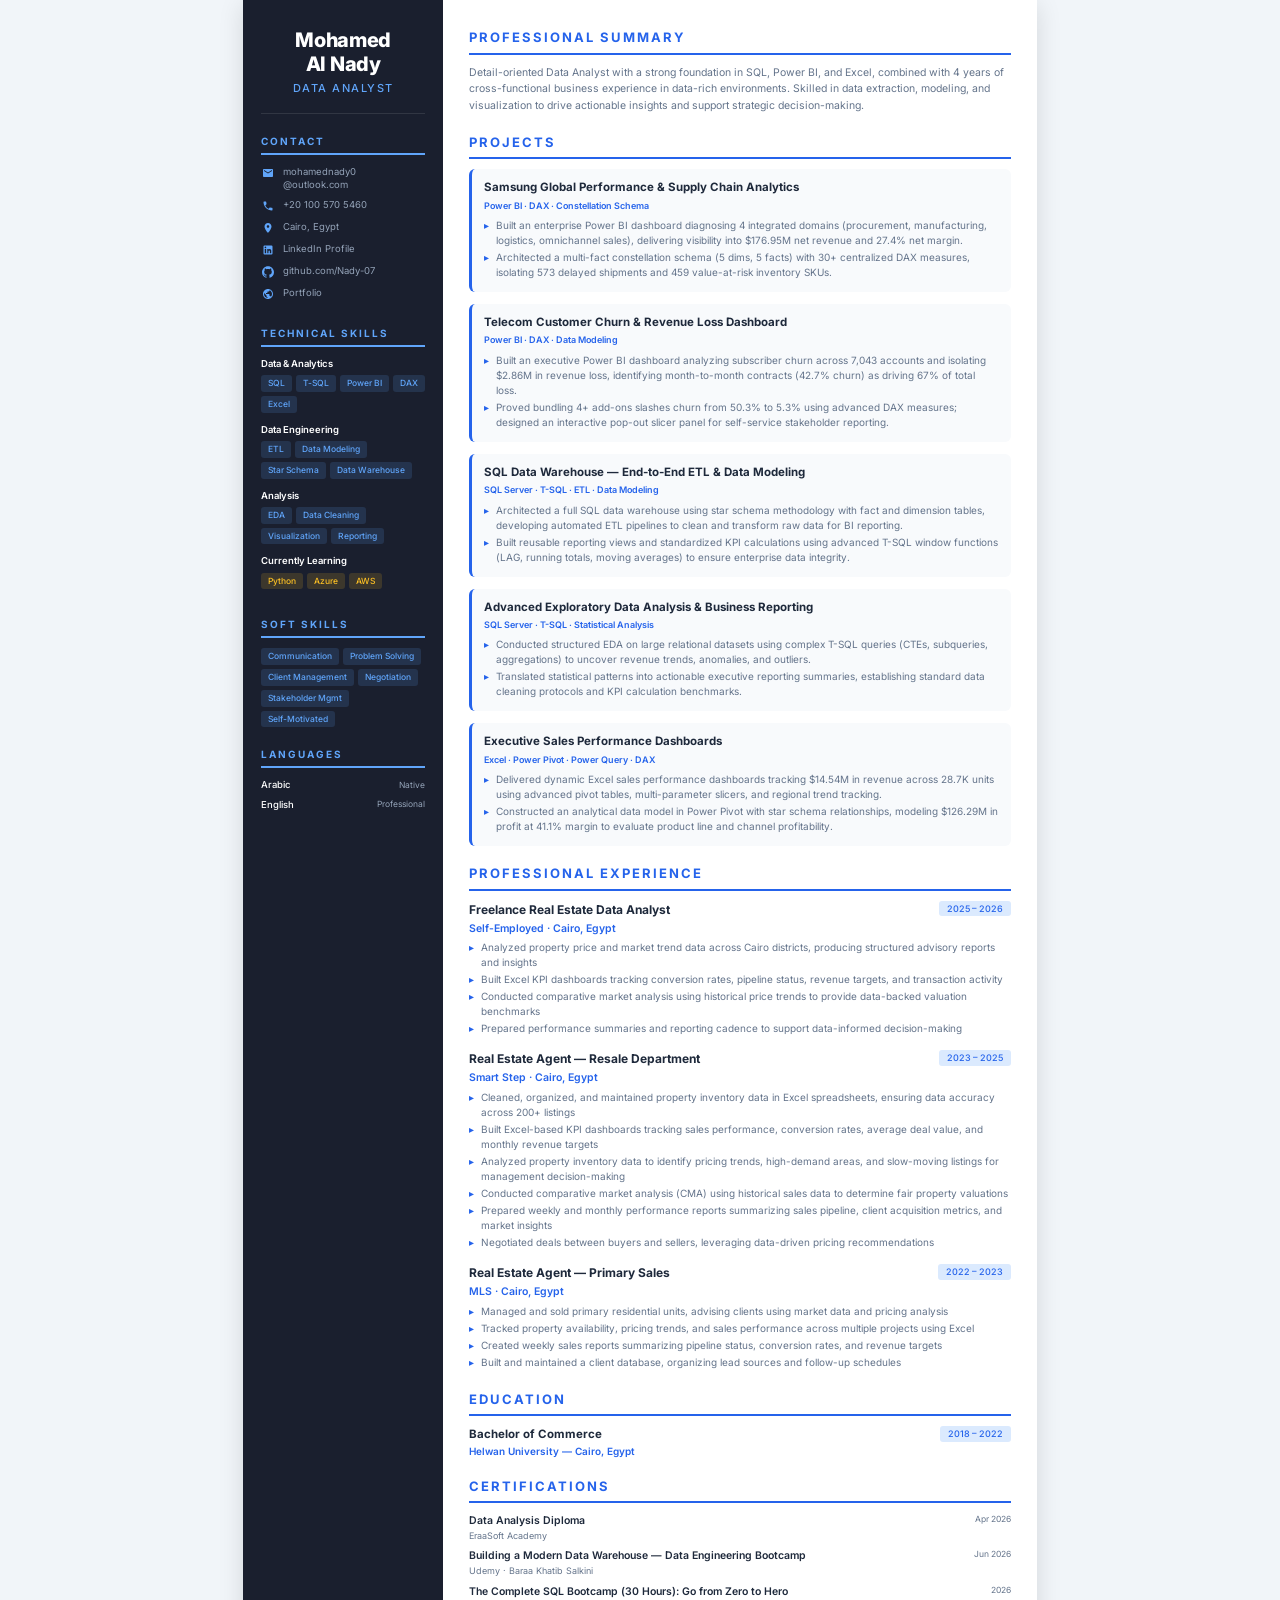
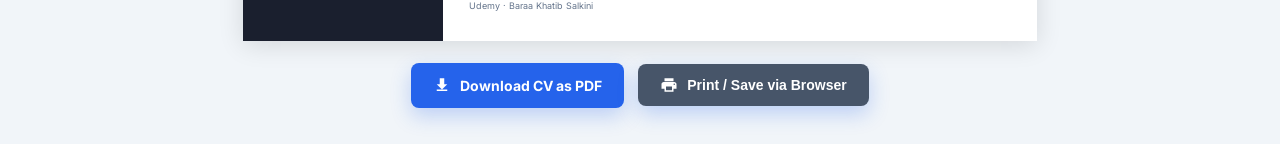
==== commit 0b0bd0b2: "Update CV: remove IBM HR, standardize 2 bullets per project, and set Power BI SVG cover for Samsung " ====
--- a/cv/Mohamed_Alnady_CV.html
+++ b/cv/Mohamed_Alnady_CV.html
@@ -565,12 +565,20 @@
                 <div class="section-title">Projects</div>
                 
                 <div class="project-item">
+                    <div class="project-name"><a href="https://nady-07.github.io/portfolio/#projects" target="_blank" style="color: inherit; text-decoration: none;">Samsung Global Performance &amp; Supply Chain Analytics</a></div>
+                    <div class="project-tools">Power BI · DAX · Constellation Schema</div>
+                    <ul class="exp-bullets" style="margin-top: 6px;">
+                        <li>Built an enterprise Power BI dashboard diagnosing 4 integrated domains (procurement, manufacturing, logistics, omnichannel sales), delivering visibility into $176.95M net revenue and 27.4% net margin.</li>
+                        <li>Architected a multi-fact constellation schema (5 dims, 5 facts) with 30+ centralized DAX measures, isolating 573 delayed shipments and 459 value-at-risk inventory SKUs.</li>
+                    </ul>
+                </div>
+
+                <div class="project-item">
                     <div class="project-name"><a href="https://nady-07.github.io/portfolio/#projects" target="_blank" style="color: inherit; text-decoration: none;">Telecom Customer Churn &amp; Revenue Loss Dashboard</a></div>
                     <div class="project-tools">Power BI · DAX · Data Modeling</div>
                     <ul class="exp-bullets" style="margin-top: 6px;">
-                        <li>Built an executive Power BI dashboard analyzing subscriber churn across 7,043 accounts and isolating $2.86M in revenue loss</li>
-                        <li>Identified key churn drivers: month-to-month contracts (42.71% churn, $1.93M lost) and 0–12 month tenure accounts (47.44% churn)</li>
-                        <li>Proved bundling 4+ add-ons slashes churn from 50.31% down to 5.29%, and electronic check payments drive $1.57M in lost revenue</li>
+                        <li>Built an executive Power BI dashboard analyzing subscriber churn across 7,043 accounts and isolating $2.86M in revenue loss, identifying month-to-month contracts (42.7% churn) as driving 67% of total loss.</li>
+                        <li>Proved bundling 4+ add-ons slashes churn from 50.3% to 5.3% using advanced DAX measures; designed an interactive pop-out slicer panel for self-service stakeholder reporting.</li>
                     </ul>
                 </div>
 
@@ -578,8 +586,8 @@
                     <div class="project-name"><a href="https://github.com/Nady-07/SQL_Data_Warehouse_Project" target="_blank" style="color: inherit; text-decoration: none;">SQL Data Warehouse — End-to-End ETL &amp; Data Modeling</a></div>
                     <div class="project-tools">SQL Server · T-SQL · ETL · Data Modeling</div>
                     <ul class="exp-bullets" style="margin-top: 6px;">
-                        <li>Designed and implemented a full data warehouse solution using star schema methodology with fact and dimension tables</li>
-                        <li>Developed ETL pipelines to extract, transform, and load raw data into analytics-ready tables optimized for BI reporting</li>
+                        <li>Architected a full SQL data warehouse using star schema methodology with fact and dimension tables, developing automated ETL pipelines to clean and transform raw data for BI reporting.</li>
+                        <li>Built reusable reporting views and standardized KPI calculations using advanced T-SQL window functions (LAG, running totals, moving averages) to ensure enterprise data integrity.</li>
                     </ul>
                 </div>
 
@@ -587,16 +595,8 @@
                     <div class="project-name"><a href="https://github.com/Nady-07/Advanced_EDA_Project" target="_blank" style="color: inherit; text-decoration: none;">Advanced Exploratory Data Analysis &amp; Business Reporting</a></div>
                     <div class="project-tools">SQL Server · T-SQL · Statistical Analysis</div>
                     <ul class="exp-bullets" style="margin-top: 6px;">
-                        <li>Conducted structured EDA using complex SQL queries to identify numerical trends, outliers, and data quality issues; delivered actionable business reports for non-technical stakeholders.</li>
-                    </ul>
-                </div>
-
-                <div class="project-item">
-                    <div class="project-name"><a href="https://nady-07.github.io/portfolio/#projects" target="_blank" style="color: inherit; text-decoration: none;">IBM HR Analytics Dashboard</a></div>
-                    <div class="project-tools">Power BI · DAX · Data Storytelling</div>
-                    <ul class="exp-bullets" style="margin-top: 6px;">
-                        <li>Designed a 4-page interactive Power BI dashboard analyzing employee attrition drivers across 1,470 records and 35 attributes</li>
-                        <li>Identified key attrition drivers including overtime workers (30.5% attrition) and early tenure employees</li>
+                        <li>Conducted structured EDA on large relational datasets using complex T-SQL queries (CTEs, subqueries, aggregations) to uncover revenue trends, anomalies, and outliers.</li>
+                        <li>Translated statistical patterns into actionable executive reporting summaries, establishing standard data cleaning protocols and KPI calculation benchmarks.</li>
                     </ul>
                 </div>
 
@@ -604,7 +604,8 @@
                     <div class="project-name"><a href="https://nady-07.github.io/portfolio/#projects" target="_blank" style="color: inherit; text-decoration: none;">Executive Sales Performance Dashboards</a></div>
                     <div class="project-tools">Excel · Power Pivot · Power Query · DAX</div>
                     <ul class="exp-bullets" style="margin-top: 6px;">
-                        <li>Delivered two executive dashboards: one tracking $14.54M revenue across 28.7K units (pivot tables, slicers, trend charts) and one modeling $126.29M profit at 41.1% margin using Power Query star-schema prep.</li>
+                        <li>Delivered dynamic Excel sales performance dashboards tracking $14.54M in revenue across 28.7K units using advanced pivot tables, multi-parameter slicers, and regional trend tracking.</li>
+                        <li>Constructed an analytical data model in Power Pivot with star schema relationships, modeling $126.29M in profit at 41.1% margin to evaluate product line and channel profitability.</li>
                     </ul>
                 </div>
             </section>
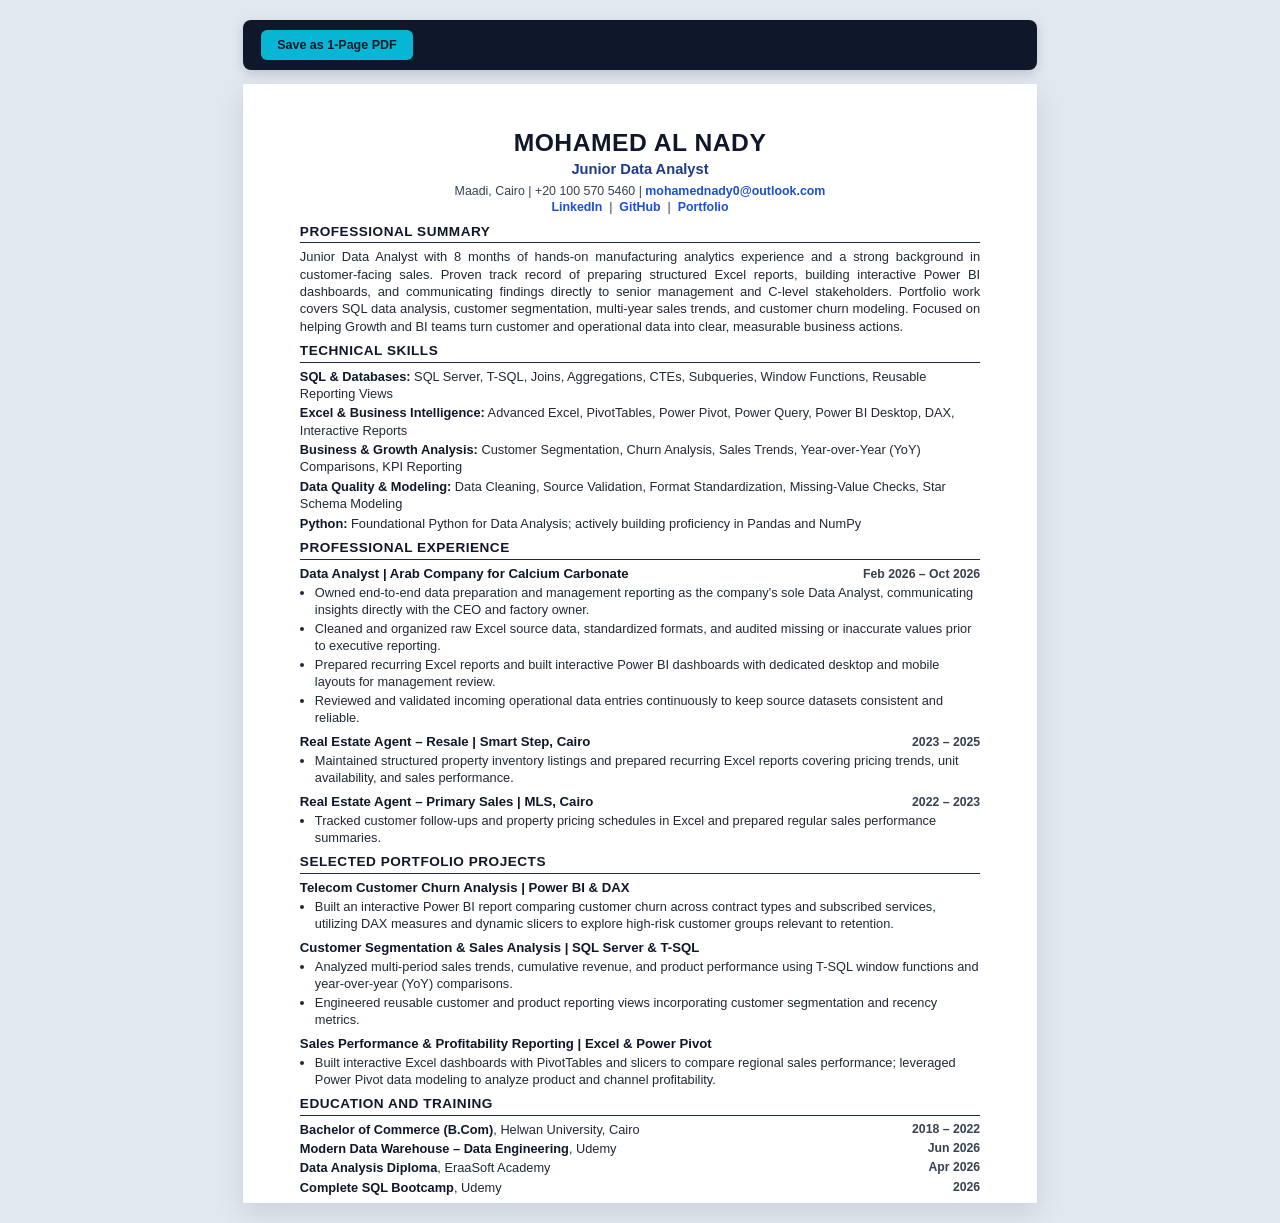
==== commit fc52025c: "feat: complete modern portfolio redesign, 11 cataloged projects, custom favicon, and clean asset bra" ====
--- a/cv/Mohamed_Alnady_CV.html
+++ b/cv/Mohamed_Alnady_CV.html
@@ -1,720 +1,375 @@
 <!DOCTYPE html>
 <html lang="en">
 <head>
-    <meta charset="UTF-8">
-    <meta name="viewport" content="width=device-width, initial-scale=1.0">
-    <title>Mohamed Al Nady — Data Analyst CV</title>
-    <link rel="icon" href="../assets/favicon.svg" type="image/svg+xml">
-    <link href="https://fonts.googleapis.com/css2?family=Inter:wght@300;400;500;600;700;800&display=swap" rel="stylesheet">
+    <meta charset="UTF-8" />
+    <meta name="viewport" content="width=device-width, initial-scale=1.0" />
+    <title>Mohamed_Alnady_CV_Junior_Data_Analyst</title>
     <style>
+        /* Reset */
         * {
+            box-sizing: border-box;
             margin: 0;
             padding: 0;
-            box-sizing: border-box;
-        }
-
-        :root {
-            --sidebar-bg: #1a1f2e;
-            --sidebar-text: #e2e8f0;
-            --sidebar-accent: #60a5fa;
-            --sidebar-muted: #94a3b8;
-            --main-bg: #ffffff;
-            --main-text: #1e293b;
-            --main-muted: #64748b;
-            --accent: #2563eb;
-            --accent-light: #dbeafe;
-            --border: #e2e8f0;
-            --section-gap: 18px;
-        }
-
-        @page {
-            size: A4;
-            margin: 0;
-        }
-
-        body {
-            font-family: 'Inter', -apple-system, BlinkMacSystemFont, sans-serif;
-            background: #f1f5f9;
-            color: var(--main-text);
-            line-height: 1.5;
+        }
+
+        html, body {
+            font-family: "Calibri", "Segoe UI", Roboto, Helvetica, Arial, sans-serif;
+            font-size: 10pt;
+            line-height: 1.34;
+            color: #111827;
+            background-color: #e2e8f0;
             -webkit-print-color-adjust: exact;
             print-color-adjust: exact;
         }
 
-        .cv-container {
+        body {
+            padding: 20px 12px;
+        }
+
+        /* Top Action Bar (Hidden in PDF) */
+        .toolbar {
             width: 210mm;
-            min-height: 297mm;
+            margin: 0 auto 14px auto;
+            background: #0f172a;
+            color: #f8fafc;
+            padding: 10px 18px;
+            border-radius: 8px;
+            display: flex;
+            align-items: center;
+            justify-content: space-between;
+            box-shadow: 0 4px 12px rgba(0, 0, 0, 0.15);
+        }
+        .toolbar span {
+            font-size: 12.5px;
+            color: #cbd5e1;
+        }
+        .btn-pdf {
+            background: #06b6d4;
+            color: #0f172a;
+            border: none;
+            padding: 8px 16px;
+            font-size: 12.5px;
+            font-weight: 700;
+            border-radius: 6px;
+            cursor: pointer;
+            transition: background 0.2s;
+        }
+        .btn-pdf:hover {
+            background: #22d3ee;
+        }
+
+        /* Exact 1-Page A4 Container */
+        .page {
+            width: 210mm;
+            height: 296mm;
+            max-height: 296mm;
             margin: 0 auto;
-            display: grid;
-            grid-template-columns: 200px 1fr;
-            background: var(--main-bg);
-            box-shadow: 0 4px 24px rgba(0,0,0,0.12);
-        }
-
-        /* ===== SIDEBAR ===== */
-        .sidebar {
-            background: var(--sidebar-bg);
-            color: var(--sidebar-text);
-            padding: 28px 18px;
+            background: #ffffff;
+            padding: 12mm 15mm;
+            box-shadow: 0 10px 25px rgba(0, 0, 0, 0.1);
+            overflow: hidden;
             display: flex;
             flex-direction: column;
-            gap: 20px;
-        }
-
-        .sidebar-name {
+            justify-content: space-between;
+        }
+
+        /* Header */
+        header {
             text-align: center;
-            padding-bottom: 16px;
-            border-bottom: 1px solid rgba(255,255,255,0.1);
-        }
-
-        .sidebar-name h1 {
-            font-size: 20px;
-            font-weight: 800;
-            letter-spacing: -0.3px;
-            line-height: 1.2;
-            color: #fff;
-        }
-
-        .sidebar-name .role {
-            font-size: 11px;
-            font-weight: 500;
-            color: var(--sidebar-accent);
-            margin-top: 4px;
-            letter-spacing: 1.5px;
+            margin-bottom: 6px;
+        }
+        h1 {
+            font-size: 18.5pt;
+            font-weight: 700;
+            letter-spacing: 0.5px;
+            color: #0f172a;
             text-transform: uppercase;
-        }
-
-        .sidebar-section-title {
-            font-size: 10px;
+            line-height: 1.15;
+            margin-bottom: 2px;
+        }
+        .subtitle {
+            font-size: 11pt;
+            font-weight: 700;
+            color: #1e3a8a;
+            margin-bottom: 4px;
+        }
+        .contact-line {
+            font-size: 9.3pt;
+            color: #374151;
+            line-height: 1.3;
+        }
+        .contact-line a {
+            color: #1d4ed8;
+            text-decoration: none;
+            font-weight: 600;
+        }
+        .contact-line a:hover {
+            text-decoration: underline;
+        }
+
+        /* Sections */
+        section {
+            margin-top: 7px;
+        }
+        h2 {
+            font-size: 10.2pt;
             font-weight: 700;
             text-transform: uppercase;
-            letter-spacing: 2px;
-            color: var(--sidebar-accent);
-            margin-bottom: 8px;
-            padding-bottom: 4px;
-            border-bottom: 2px solid var(--sidebar-accent);
-            display: inline-block;
-        }
-
-        .sidebar-section {
+            letter-spacing: 0.5px;
+            color: #0f172a;
+            border-bottom: 1.5px solid #1e293b;
+            padding-bottom: 1.5px;
+            margin-bottom: 5px;
+        }
+
+        /* Summary */
+        p.summary {
+            text-align: justify;
+            color: #1f2937;
+            font-size: 9.7pt;
+        }
+
+        /* Technical Skills */
+        .skills-grid {
             display: flex;
             flex-direction: column;
-            gap: 2px;
-        }
-
-        /* Contact */
-        .contact-item {
-            display: flex;
-            align-items: flex-start;
-            gap: 8px;
-            font-size: 9.5px;
-            color: var(--sidebar-muted);
-            line-height: 1.4;
-            margin-bottom: 5px;
-        }
-
-        .contact-item .icon {
-            flex-shrink: 0;
-            width: 14px;
-            height: 14px;
-            display: flex;
-            align-items: center;
-            justify-content: center;
-            margin-top: 1px;
-        }
-
-        .contact-item .icon svg {
-            width: 12px;
-            height: 12px;
-            fill: var(--sidebar-accent);
-        }
-
-        .contact-item a {
-            color: var(--sidebar-muted);
-            text-decoration: none;
-        }
-
-        .contact-item a:hover {
-            color: var(--sidebar-accent);
-        }
-
-        /* Skills */
-        .skill-category {
-            margin-bottom: 8px;
-        }
-
-        .skill-category-name {
-            font-size: 9.5px;
+            gap: 2.5px;
+            font-size: 9.6pt;
+        }
+        .skill-row {
+            color: #1f2937;
+        }
+        .skill-label {
+            font-weight: 700;
+            color: #0f172a;
+        }
+
+        /* Experience & Projects */
+        .entry {
+            margin-bottom: 6.5px;
+        }
+        .entry:last-child {
+            margin-bottom: 0;
+        }
+        .entry-header {
+            display: flex;
+            justify-content: space-between;
+            align-items: baseline;
+            font-weight: 700;
+            color: #0f172a;
+            margin-bottom: 1.5px;
+        }
+        .entry-title {
+            font-size: 9.9pt;
+        }
+        .entry-meta {
+            font-size: 9.2pt;
             font-weight: 600;
-            color: #fff;
-            margin-bottom: 4px;
-        }
-
-        .skill-tags {
-            display: flex;
-            flex-wrap: wrap;
-            gap: 4px;
-        }
-
-        .skill-tag {
-            font-size: 8.5px;
-            padding: 2px 7px;
-            background: rgba(96, 165, 250, 0.15);
-            color: var(--sidebar-accent);
-            border-radius: 3px;
-            font-weight: 500;
-        }
-
-        .skill-tag.learning {
-            background: rgba(251, 191, 36, 0.15);
-            color: #fbbf24;
-        }
-
-        /* Languages */
-        .language-item {
+            color: #374151;
+            white-space: nowrap;
+        }
+        ul {
+            margin-left: 15px;
+            color: #1f2937;
+            font-size: 9.6pt;
+        }
+        li {
+            margin-bottom: 1.8px;
+        }
+
+        /* Education */
+        .edu-row {
             display: flex;
             justify-content: space-between;
-            align-items: center;
-            font-size: 9.5px;
-            margin-bottom: 3px;
-        }
-
-        .language-name {
-            color: #fff;
-            font-weight: 500;
-        }
-
-        .language-level {
-            color: var(--sidebar-muted);
-            font-size: 8.5px;
-        }
-
-        /* ===== MAIN CONTENT ===== */
-        .main {
-            padding: 28px 26px;
-            display: flex;
-            flex-direction: column;
-            gap: var(--section-gap);
-        }
-
-        .section-title {
-            font-size: 13px;
-            font-weight: 700;
-            text-transform: uppercase;
-            letter-spacing: 2px;
-            color: var(--accent);
-            padding-bottom: 5px;
-            border-bottom: 2px solid var(--accent);
-            margin-bottom: 10px;
-        }
-
-        /* Summary */
-        .summary-text {
-            font-size: 10.5px;
-            color: var(--main-muted);
-            line-height: 1.6;
-        }
-
-        /* Experience */
-        .experience-item {
-            margin-bottom: 14px;
-        }
-
-        .experience-item:last-child {
+            margin-bottom: 2px;
+            color: #1f2937;
+            font-size: 9.6pt;
+        }
+        .edu-row:last-child {
             margin-bottom: 0;
         }
-
-        .exp-header {
-            display: flex;
-            justify-content: space-between;
-            align-items: flex-start;
-            margin-bottom: 2px;
-        }
-
-        .exp-title {
-            font-size: 12px;
-            font-weight: 700;
-            color: var(--main-text);
-        }
-
-        .exp-date {
-            font-size: 9px;
-            color: var(--main-muted);
-            font-weight: 500;
-            white-space: nowrap;
-            background: var(--accent-light);
-            padding: 1px 8px;
-            border-radius: 3px;
-            color: var(--accent);
-        }
-
-        .exp-company {
-            font-size: 10.5px;
-            color: var(--accent);
-            font-weight: 600;
-            margin-bottom: 4px;
-        }
-
-        .exp-bullets {
-            list-style: none;
-            padding: 0;
-        }
-
-        .exp-bullets li {
-            font-size: 10px;
-            color: var(--main-muted);
-            line-height: 1.5;
-            padding-left: 12px;
-            position: relative;
-            margin-bottom: 2px;
-        }
-
-        .exp-bullets li::before {
-            content: '▸';
-            position: absolute;
-            left: 0;
-            color: var(--accent);
-            font-size: 10px;
-        }
-
-        /* Projects */
-        .project-item {
-            margin-bottom: 12px;
-            padding: 10px 12px;
-            background: #f8fafc;
-            border-radius: 6px;
-            border-left: 3px solid var(--accent);
-        }
-
-        .project-item:last-child {
-            margin-bottom: 0;
-        }
-
-        .project-name {
-            font-size: 11.5px;
-            font-weight: 700;
-            color: var(--main-text);
-            margin-bottom: 2px;
-        }
-
-        .project-tools {
-            font-size: 9px;
-            color: var(--accent);
-            font-weight: 600;
-            margin-bottom: 4px;
-        }
-
-        .project-desc {
-            font-size: 9.5px;
-            color: var(--main-muted);
-            line-height: 1.5;
-        }
-
-        .project-link {
-            font-size: 8.5px;
-            color: var(--accent);
-            text-decoration: none;
-            font-weight: 500;
-            margin-top: 3px;
-            display: inline-block;
-        }
-
-        /* Education */
-        .edu-item {
-            display: flex;
-            justify-content: space-between;
-            align-items: flex-start;
-        }
-
-        .edu-degree {
-            font-size: 11.5px;
-            font-weight: 700;
-            color: var(--main-text);
-        }
-
-        .edu-school {
-            font-size: 10px;
-            color: var(--accent);
-            font-weight: 600;
-        }
-
-        .edu-date {
-            font-size: 9px;
-            color: var(--main-muted);
-            font-weight: 500;
-            white-space: nowrap;
-            background: var(--accent-light);
-            padding: 1px 8px;
-            border-radius: 3px;
-            color: var(--accent);
-        }
-
-        /* Certifications */
-        .cert-item {
-            display: flex;
-            justify-content: space-between;
-            align-items: flex-start;
-            margin-bottom: 6px;
-        }
-
-        .cert-item:last-child {
-            margin-bottom: 0;
-        }
-
-        .cert-name {
-            font-size: 10.5px;
-            font-weight: 600;
-            color: var(--main-text);
-        }
-
-        .cert-issuer {
-            font-size: 9px;
-            color: var(--main-muted);
-        }
-
-        .cert-date {
-            font-size: 8.5px;
-            color: var(--main-muted);
-            white-space: nowrap;
-        }
-
-        .download-section {
-            width: 210mm;
-            margin: 22px auto 36px;
-            text-align: center;
-        }
-
-        .download-button {
-            display: inline-flex;
-            align-items: center;
-            justify-content: center;
-            gap: 9px;
-            padding: 12px 22px;
-            border-radius: 8px;
-            background: var(--accent);
-            color: #ffffff;
-            font-size: 14px;
-            font-weight: 700;
-            text-decoration: none;
-            box-shadow: 0 8px 20px rgba(37, 99, 235, 0.25);
-            transition: transform 0.2s ease, background 0.2s ease;
-        }
-
-        .download-button:hover {
-            background: #1d4ed8;
-            transform: translateY(-2px);
-        }
-
-        .download-button svg {
-            width: 18px;
-            height: 18px;
-            fill: currentColor;
-        }
-
-        /* Print */
+        .edu-row strong {
+            color: #0f172a;
+        }
+
+        /* Strict 1-Page Print / Save-as-PDF Rules */
+        @page {
+            size: A4 portrait;
+            margin: 0mm;
+        }
         @media print {
-            body {
-                background: white;
+            html, body {
+                width: 210mm;
+                height: 296mm;
+                background: #ffffff;
+                padding: 0 !important;
+                margin: 0 !important;
+                overflow: hidden !important;
             }
-            .cv-container {
-                box-shadow: none;
-                width: 100%;
-                min-height: 100vh;
+            .toolbar {
+                display: none !important;
             }
-            [data-html-only] {
-                display: none !important;
+            .page {
+                width: 210mm !important;
+                height: 296mm !important;
+                max-height: 296mm !important;
+                margin: 0 !important;
+                padding: 11mm 15mm !important;
+                box-shadow: none !important;
+                page-break-after: avoid !important;
+                page-break-before: avoid !important;
+                break-inside: avoid !important;
             }
         }
     </style>
 </head>
 <body>
-    <div class="cv-container">
-        <!-- SIDEBAR -->
-        <aside class="sidebar">
-            <!-- Name -->
-            <div class="sidebar-name">
-                <h1>Mohamed<br>Al Nady</h1>
-                <div class="role">Data Analyst</div>
-            </div>
-
-            <!-- Contact -->
-            <div class="sidebar-section">
-                <div class="sidebar-section-title">Contact</div>
-                <div class="contact-item">
-                    <div class="icon">
-                        <svg viewBox="0 0 24 24"><path d="M20 4H4c-1.1 0-2 .9-2 2v12c0 1.1.9 2 2 2h16c1.1 0 2-.9 2-2V6c0-1.1-.9-2-2-2zm0 4l-8 5-8-5V6l8 5 8-5v2z"/></svg>
-                    </div>
-                    <span>mohamednady0<br>@outlook.com</span>
-                </div>
-                <div class="contact-item">
-                    <div class="icon">
-                        <svg viewBox="0 0 24 24"><path d="M6.62 10.79c1.44 2.83 3.76 5.14 6.59 6.59l2.2-2.2c.27-.27.67-.36 1.02-.24 1.12.37 2.33.57 3.57.57.55 0 1 .45 1 1V20c0 .55-.45 1-1 1-9.39 0-17-7.61-17-17 0-.55.45-1 1-1h3.5c.55 0 1 .45 1 1 0 1.25.2 2.45.57 3.57.13.35.04.75-.24 1.02l-2.2 2.2z"/></svg>
-                    </div>
-                    <span>+20 100 570 5460</span>
-                </div>
-                <div class="contact-item">
-                    <div class="icon">
-                        <svg viewBox="0 0 24 24"><path d="M12 2C8.13 2 5 5.13 5 9c0 5.25 7 13 7 13s7-7.75 7-13c0-3.87-3.13-7-7-7zm0 9.5c-1.38 0-2.5-1.12-2.5-2.5s1.12-2.5 2.5-2.5 2.5 1.12 2.5 2.5-1.12 2.5-2.5 2.5z"/></svg>
-                    </div>
-                    <span>Cairo, Egypt</span>
-                </div>
-                <div class="contact-item">
-                    <div class="icon">
-                        <svg viewBox="0 0 24 24"><path d="M19 3a2 2 0 0 1 2 2v14a2 2 0 0 1-2 2H5a2 2 0 0 1-2-2V5a2 2 0 0 1 2-2h14m-.5 15.5v-5.3a3.26 3.26 0 0 0-3.26-3.26c-.85 0-1.84.52-2.32 1.3v-1.11h-2.34v8.37h2.34v-4.13c0-.77.62-1.4 1.4-1.4a1.4 1.4 0 0 1 1.4 1.4v4.13h2.34M6.88 8.56a1.68 1.68 0 0 0 1.68-1.68c0-.93-.75-1.69-1.68-1.69a1.69 1.69 0 0 0-1.69 1.69c0 .93.76 1.68 1.69 1.68m1.39 9.94v-8.37H5.5v8.37h2.77z"/></svg>
-                    </div>
-                    <a href="https://www.linkedin.com/in/mohamed-alnady-52b87123b">LinkedIn Profile</a>
-                </div>
-                <div class="contact-item">
-                    <div class="icon">
-                        <svg viewBox="0 0 24 24"><path d="M12 .297c-6.63 0-12 5.373-12 12 0 5.303 3.438 9.8 8.205 11.385.6.113.82-.258.82-.577 0-.285-.01-1.04-.015-2.04-3.338.724-4.042-1.61-4.042-1.61C4.422 18.07 3.633 17.7 3.633 17.7c-1.087-.744.084-.729.084-.729 1.205.084 1.838 1.236 1.838 1.236 1.07 1.835 2.809 1.305 3.495.998.108-.776.417-1.305.76-1.605-2.665-.3-5.466-1.332-5.466-5.93 0-1.31.465-2.38 1.235-3.22-.135-.303-.54-1.523.105-3.176 0 0 1.005-.322 3.3 1.23.96-.267 1.98-.399 3-.405 1.02.006 2.04.138 3 .405 2.28-1.552 3.285-1.23 3.285-1.23.645 1.653.24 2.873.12 3.176.765.84 1.23 1.91 1.23 3.22 0 4.61-2.805 5.625-5.475 5.92.42.36.81 1.096.81 2.22 0 1.605-.015 2.896-.015 3.286 0 .315.21.69.825.57C20.565 22.092 24 17.592 24 12.297c0-6.627-5.373-12-12-12"/></svg>
-                    </div>
-                    <a href="https://github.com/Nady-07">github.com/Nady-07</a>
-                </div>
-                <div class="contact-item">
-                    <div class="icon">
-                        <svg viewBox="0 0 24 24"><path d="M12 2C6.48 2 2 6.48 2 12s4.48 10 10 10 10-4.48 10-10S17.52 2 12 2zm-1 17.93c-3.95-.49-7-3.85-7-7.93 0-.62.08-1.21.21-1.79L9 15v1c0 1.1.9 2 2 2v1.93zm6.9-2.54c-.26-.81-1-1.39-1.9-1.39h-1v-3c0-.55-.45-1-1-1H8v-2h2c.55 0 1-.45 1-1V7h2c1.1 0 2-.9 2-2v-.41c2.93 1.19 5 4.06 5 7.41 0 2.08-.8 3.97-2.1 5.39z"/></svg>
-                    </div>
-                    <a href="https://nady-07.github.io/portfolio/#">Portfolio</a>
-                </div>
-            </div>
-
-            <!-- Technical Skills -->
-            <div class="sidebar-section">
-                <div class="sidebar-section-title">Technical Skills</div>
-                
-                <div class="skill-category">
-                    <div class="skill-category-name">Data & Analytics</div>
-                    <div class="skill-tags">
-                        <span class="skill-tag">SQL</span>
-                        <span class="skill-tag">T-SQL</span>
-                        <span class="skill-tag">Power BI</span>
-                        <span class="skill-tag">DAX</span>
-                        <span class="skill-tag">Excel</span>
-                    </div>
-                </div>
-
-                <div class="skill-category">
-                    <div class="skill-category-name">Data Engineering</div>
-                    <div class="skill-tags">
-                        <span class="skill-tag">ETL</span>
-                        <span class="skill-tag">Data Modeling</span>
-                        <span class="skill-tag">Star Schema</span>
-                        <span class="skill-tag">Data Warehouse</span>
-                    </div>
-                </div>
-
-                <div class="skill-category">
-                    <div class="skill-category-name">Analysis</div>
-                    <div class="skill-tags">
-                        <span class="skill-tag">EDA</span>
-                        <span class="skill-tag">Data Cleaning</span>
-                        <span class="skill-tag">Visualization</span>
-                        <span class="skill-tag">Reporting</span>
-                    </div>
-                </div>
-
-                <div class="skill-category">
-                    <div class="skill-category-name">Currently Learning</div>
-                    <div class="skill-tags">
-                        <span class="skill-tag learning">Python</span>
-                        <span class="skill-tag learning">Azure</span>
-                        <span class="skill-tag learning">AWS</span>
-                    </div>
-                </div>
-            </div>
-
-            <!-- Soft Skills -->
-            <div class="sidebar-section">
-                <div class="sidebar-section-title">Soft Skills</div>
-                <div class="skill-tags">
-                    <span class="skill-tag">Communication</span>
-                    <span class="skill-tag">Problem Solving</span>
-                    <span class="skill-tag">Client Management</span>
-                    <span class="skill-tag">Negotiation</span>
-                    <span class="skill-tag">Stakeholder Mgmt</span>
-                    <span class="skill-tag">Self-Motivated</span>
-                </div>
-            </div>
-
-            <!-- Languages -->
-            <div class="sidebar-section">
-                <div class="sidebar-section-title">Languages</div>
-                <div class="language-item">
-                    <span class="language-name">Arabic</span>
-                    <span class="language-level">Native</span>
-                </div>
-                <div class="language-item">
-                    <span class="language-name">English</span>
-                    <span class="language-level">Professional</span>
-                </div>
-            </div>
-        </aside>
-
-        <!-- MAIN CONTENT -->
-        <main class="main">
-            <!-- Professional Summary -->
-            <section>
-                <div class="section-title">Professional Summary</div>
-                <p class="summary-text">
-                    Detail-oriented Data Analyst with a strong foundation in SQL, Power BI, and Excel, combined with 4 years of cross-functional business experience in data-rich environments. Skilled in data extraction, modeling, and visualization to drive actionable insights and support strategic decision-making.
+
+    <!-- Top Toolbar (Hidden when printing/saving as PDF) -->
+    <div class="toolbar">
+        
+        <button class="btn-pdf" onclick="window.print()">Save as 1-Page PDF</button>
+    </div>
+
+    <!-- Single A4 Page -->
+    <div class="page">
+        <div>
+            <header>
+                <h1>MOHAMED AL NADY</h1>
+                <div class="subtitle">Junior Data Analyst</div>
+                <div class="contact-line">
+                    Maadi, Cairo | +20 100 570 5460 | <a href="mailto:mohamednady0@outlook.com">mohamednady0@outlook.com</a>
+                </div>
+                <div class="contact-line">
+                    <a href="https://www.linkedin.com/in/mohamed-alnady-52b87123b" target="_blank" rel="noopener noreferrer">LinkedIn</a> &nbsp;|&nbsp;
+                    <a href="https://github.com/Nady-07" target="_blank" rel="noopener noreferrer">GitHub</a> &nbsp;|&nbsp;
+                    <a href="https://nady-07.github.io/portfolio/" target="_blank" rel="noopener noreferrer">Portfolio</a>
+                </div>
+            </header>
+
+            <!-- PROFESSIONAL SUMMARY -->
+            <section>
+                <h2>Professional Summary</h2>
+                <p class="summary">
+                    Junior Data Analyst with 8 months of hands-on manufacturing analytics experience and a strong background in customer-facing sales. Proven track record of preparing structured Excel reports, building interactive Power BI dashboards, and communicating findings directly to senior management and C-level stakeholders. Portfolio work covers SQL data analysis, customer segmentation, multi-year sales trends, and customer churn modeling. Focused on helping Growth and BI teams turn customer and operational data into clear, measurable business actions.
                 </p>
             </section>
 
-            <!-- Projects -->
-            <section>
-                <div class="section-title">Projects</div>
-                
-                <div class="project-item">
-                    <div class="project-name"><a href="https://nady-07.github.io/portfolio/#projects" target="_blank" style="color: inherit; text-decoration: none;">Samsung Global Performance &amp; Supply Chain Analytics</a></div>
-                    <div class="project-tools">Power BI · DAX · Constellation Schema</div>
-                    <ul class="exp-bullets" style="margin-top: 6px;">
-                        <li>Built an enterprise Power BI dashboard diagnosing 4 integrated domains (procurement, manufacturing, logistics, omnichannel sales), delivering visibility into $176.95M net revenue and 27.4% net margin.</li>
-                        <li>Architected a multi-fact constellation schema (5 dims, 5 facts) with 30+ centralized DAX measures, isolating 573 delayed shipments and 459 value-at-risk inventory SKUs.</li>
-                    </ul>
-                </div>
-
-                <div class="project-item">
-                    <div class="project-name"><a href="https://nady-07.github.io/portfolio/#projects" target="_blank" style="color: inherit; text-decoration: none;">Telecom Customer Churn &amp; Revenue Loss Dashboard</a></div>
-                    <div class="project-tools">Power BI · DAX · Data Modeling</div>
-                    <ul class="exp-bullets" style="margin-top: 6px;">
-                        <li>Built an executive Power BI dashboard analyzing subscriber churn across 7,043 accounts and isolating $2.86M in revenue loss, identifying month-to-month contracts (42.7% churn) as driving 67% of total loss.</li>
-                        <li>Proved bundling 4+ add-ons slashes churn from 50.3% to 5.3% using advanced DAX measures; designed an interactive pop-out slicer panel for self-service stakeholder reporting.</li>
-                    </ul>
-                </div>
-
-                <div class="project-item">
-                    <div class="project-name"><a href="https://github.com/Nady-07/SQL_Data_Warehouse_Project" target="_blank" style="color: inherit; text-decoration: none;">SQL Data Warehouse — End-to-End ETL &amp; Data Modeling</a></div>
-                    <div class="project-tools">SQL Server · T-SQL · ETL · Data Modeling</div>
-                    <ul class="exp-bullets" style="margin-top: 6px;">
-                        <li>Architected a full SQL data warehouse using star schema methodology with fact and dimension tables, developing automated ETL pipelines to clean and transform raw data for BI reporting.</li>
-                        <li>Built reusable reporting views and standardized KPI calculations using advanced T-SQL window functions (LAG, running totals, moving averages) to ensure enterprise data integrity.</li>
-                    </ul>
-                </div>
-
-                <div class="project-item">
-                    <div class="project-name"><a href="https://github.com/Nady-07/Advanced_EDA_Project" target="_blank" style="color: inherit; text-decoration: none;">Advanced Exploratory Data Analysis &amp; Business Reporting</a></div>
-                    <div class="project-tools">SQL Server · T-SQL · Statistical Analysis</div>
-                    <ul class="exp-bullets" style="margin-top: 6px;">
-                        <li>Conducted structured EDA on large relational datasets using complex T-SQL queries (CTEs, subqueries, aggregations) to uncover revenue trends, anomalies, and outliers.</li>
-                        <li>Translated statistical patterns into actionable executive reporting summaries, establishing standard data cleaning protocols and KPI calculation benchmarks.</li>
-                    </ul>
-                </div>
-
-                <div class="project-item">
-                    <div class="project-name"><a href="https://nady-07.github.io/portfolio/#projects" target="_blank" style="color: inherit; text-decoration: none;">Executive Sales Performance Dashboards</a></div>
-                    <div class="project-tools">Excel · Power Pivot · Power Query · DAX</div>
-                    <ul class="exp-bullets" style="margin-top: 6px;">
-                        <li>Delivered dynamic Excel sales performance dashboards tracking $14.54M in revenue across 28.7K units using advanced pivot tables, multi-parameter slicers, and regional trend tracking.</li>
-                        <li>Constructed an analytical data model in Power Pivot with star schema relationships, modeling $126.29M in profit at 41.1% margin to evaluate product line and channel profitability.</li>
-                    </ul>
-                </div>
-            </section>
-
-            <!-- Experience -->
-            <section>
-                <div class="section-title">Professional Experience</div>
-
-                <div class="experience-item">
-                    <div class="exp-header">
-                        <div class="exp-title">Freelance Real Estate Data Analyst</div>
-                        <div class="exp-date">2025 – 2026</div>
-                    </div>
-                    <div class="exp-company">Self-Employed · Cairo, Egypt</div>
-                    <ul class="exp-bullets">
-                        <li>Analyzed property price and market trend data across Cairo districts, producing structured advisory reports and insights</li>
-                        <li>Built Excel KPI dashboards tracking conversion rates, pipeline status, revenue targets, and transaction activity</li>
-                        <li>Conducted comparative market analysis using historical price trends to provide data-backed valuation benchmarks</li>
-                        <li>Prepared performance summaries and reporting cadence to support data-informed decision-making</li>
-                    </ul>
-                </div>
-
-                <div class="experience-item">
-                    <div class="exp-header">
-                        <div class="exp-title">Real Estate Agent — Resale Department</div>
-                        <div class="exp-date">2023 – 2025</div>
-                    </div>
-                    <div class="exp-company">Smart Step · Cairo, Egypt</div>
-                    <ul class="exp-bullets">
-                        <li>Cleaned, organized, and maintained property inventory data in Excel spreadsheets, ensuring data accuracy across 200+ listings</li>
-                        <li>Built Excel-based KPI dashboards tracking sales performance, conversion rates, average deal value, and monthly revenue targets</li>
-                        <li>Analyzed property inventory data to identify pricing trends, high-demand areas, and slow-moving listings for management decision-making</li>
-                        <li>Conducted comparative market analysis (CMA) using historical sales data to determine fair property valuations</li>
-                        <li>Prepared weekly and monthly performance reports summarizing sales pipeline, client acquisition metrics, and market insights</li>
-                        <li>Negotiated deals between buyers and sellers, leveraging data-driven pricing recommendations</li>
-                    </ul>
-                </div>
-
-                <div class="experience-item">
-                    <div class="exp-header">
-                        <div class="exp-title">Real Estate Agent — Primary Sales</div>
-                        <div class="exp-date">2022 – 2023</div>
-                    </div>
-                    <div class="exp-company">MLS · Cairo, Egypt</div>
-                    <ul class="exp-bullets">
-                        <li>Managed and sold primary residential units, advising clients using market data and pricing analysis</li>
-                        <li>Tracked property availability, pricing trends, and sales performance across multiple projects using Excel</li>
-                        <li>Created weekly sales reports summarizing pipeline status, conversion rates, and revenue targets</li>
-                        <li>Built and maintained a client database, organizing lead sources and follow-up schedules</li>
-                    </ul>
-                </div>
-            </section>
-
-            <!-- Education -->
-            <section>
-                <div class="section-title">Education</div>
-                <div class="edu-item">
-                    <div>
-                        <div class="edu-degree">Bachelor of Commerce</div>
-                        <div class="edu-school">Helwan University — Cairo, Egypt</div>
-                    </div>
-                    <div class="edu-date">2018 – 2022</div>
-                </div>
-            </section>
-
-            <!-- Certifications -->
-            <section>
-                <div class="section-title">Certifications</div>
-                
-                <div class="cert-item">
-                    <div>
-                        <div class="cert-name">Data Analysis Diploma</div>
-                        <div class="cert-issuer">EraaSoft Academy</div>
-                    </div>
-                    <div class="cert-date">Apr 2026</div>
-                </div>
-
-                <div class="cert-item">
-                    <div>
-                        <div class="cert-name">Building a Modern Data Warehouse — Data Engineering Bootcamp</div>
-                        <div class="cert-issuer">Udemy · Baraa Khatib Salkini</div>
-                    </div>
-                    <div class="cert-date">Jun 2026</div>
-                </div>
-
-                <div class="cert-item">
-                    <div>
-                        <div class="cert-name">The Complete SQL Bootcamp (30 Hours): Go from Zero to Hero</div>
-                        <div class="cert-issuer">Udemy · Baraa Khatib Salkini</div>
-                    </div>
-                    <div class="cert-date">2026</div>
-                </div>
-            </section>
-        </main>
+            <!-- TECHNICAL SKILLS -->
+            <section>
+                <h2>Technical Skills</h2>
+                <div class="skills-grid">
+                    <div class="skill-row">
+                        <span class="skill-label">SQL &amp; Databases:</span> SQL Server, T-SQL, Joins, Aggregations, CTEs, Subqueries, Window Functions, Reusable Reporting Views
+                    </div>
+                    <div class="skill-row">
+                        <span class="skill-label">Excel &amp; Business Intelligence:</span> Advanced Excel, PivotTables, Power Pivot, Power Query, Power BI Desktop, DAX, Interactive Reports
+                    </div>
+                    <div class="skill-row">
+                        <span class="skill-label">Business &amp; Growth Analysis:</span> Customer Segmentation, Churn Analysis, Sales Trends, Year-over-Year (YoY) Comparisons, KPI Reporting
+                    </div>
+                    <div class="skill-row">
+                        <span class="skill-label">Data Quality &amp; Modeling:</span> Data Cleaning, Source Validation, Format Standardization, Missing-Value Checks, Star Schema Modeling
+                    </div>
+                    <div class="skill-row">
+                        <span class="skill-label">Python:</span> Foundational Python for Data Analysis; actively building proficiency in Pandas and NumPy
+                    </div>
+                </div>
+            </section>
+
+            <!-- PROFESSIONAL EXPERIENCE -->
+            <section>
+                <h2>Professional Experience</h2>
+
+                <div class="entry">
+                    <div class="entry-header">
+                        <span class="entry-title">Data Analyst | Arab Company for Calcium Carbonate</span>
+                        <span class="entry-meta">Feb 2026 – Oct 2026</span>
+                    </div>
+                    <ul>
+                        <li>Owned end-to-end data preparation and management reporting as the company's sole Data Analyst, communicating insights directly with the CEO and factory owner.</li>
+                        <li>Cleaned and organized raw Excel source data, standardized formats, and audited missing or inaccurate values prior to executive reporting.</li>
+                        <li>Prepared recurring Excel reports and built interactive Power BI dashboards with dedicated desktop and mobile layouts for management review.</li>
+                        <li>Reviewed and validated incoming operational data entries continuously to keep source datasets consistent and reliable.</li>
+                    </ul>
+                </div>
+
+                <div class="entry">
+                    <div class="entry-header">
+                        <span class="entry-title">Real Estate Agent – Resale | Smart Step, Cairo</span>
+                        <span class="entry-meta">2023 – 2025</span>
+                    </div>
+                    <ul>
+                        <li>Maintained structured property inventory listings and prepared recurring Excel reports covering pricing trends, unit availability, and sales performance.</li>
+                    </ul>
+                </div>
+
+                <div class="entry">
+                    <div class="entry-header">
+                        <span class="entry-title">Real Estate Agent – Primary Sales | MLS, Cairo</span>
+                        <span class="entry-meta">2022 – 2023</span>
+                    </div>
+                    <ul>
+                        <li>Tracked customer follow-ups and property pricing schedules in Excel and prepared regular sales performance summaries.</li>
+                    </ul>
+                </div>
+            </section>
+
+            <!-- SELECTED PORTFOLIO PROJECTS -->
+            <section>
+                <h2>Selected Portfolio Projects</h2>
+
+                <div class="entry">
+                    <div class="entry-header">
+                        <span class="entry-title">Telecom Customer Churn Analysis | Power BI &amp; DAX</span>
+                    </div>
+                    <ul>
+                        <li>Built an interactive Power BI report comparing customer churn across contract types and subscribed services, utilizing DAX measures and dynamic slicers to explore high-risk customer groups relevant to retention.</li>
+                    </ul>
+                </div>
+
+                <div class="entry">
+                    <div class="entry-header">
+                        <span class="entry-title">Customer Segmentation &amp; Sales Analysis | SQL Server &amp; T-SQL</span>
+                    </div>
+                    <ul>
+                        <li>Analyzed multi-period sales trends, cumulative revenue, and product performance using T-SQL window functions and year-over-year (YoY) comparisons.</li>
+                        <li>Engineered reusable customer and product reporting views incorporating customer segmentation and recency metrics.</li>
+                    </ul>
+                </div>
+
+                <div class="entry">
+                    <div class="entry-header">
+                        <span class="entry-title">Sales Performance &amp; Profitability Reporting | Excel &amp; Power Pivot</span>
+                    </div>
+                    <ul>
+                        <li>Built interactive Excel dashboards with PivotTables and slicers to compare regional sales performance; leveraged Power Pivot data modeling to analyze product and channel profitability.</li>
+                    </ul>
+                </div>
+            </section>
+
+            <!-- EDUCATION AND TRAINING -->
+            <section>
+                <h2>Education and Training</h2>
+                <div class="edu-row">
+                    <span><strong>Bachelor of Commerce (B.Com)</strong>, Helwan University, Cairo</span>
+                    <span class="entry-meta">2018 – 2022</span>
+                </div>
+                <div class="edu-row">
+                    <span><strong>Modern Data Warehouse – Data Engineering</strong>, Udemy</span>
+                    <span class="entry-meta">Jun 2026</span>
+                </div>
+                <div class="edu-row">
+                    <span><strong>Data Analysis Diploma</strong>, EraaSoft Academy</span>
+                    <span class="entry-meta">Apr 2026</span>
+                </div>
+                <div class="edu-row">
+                    <span><strong>Complete SQL Bootcamp</strong>, Udemy</span>
+                    <span class="entry-meta">2026</span>
+                </div>
+            </section>
+        </div>
     </div>
 
-    <div class="download-section" data-html-only>
-        <a class="download-button" href="Mohamed_Alnady_CV.pdf" download="Mohamed_Alnady_CV.pdf">
-            <svg viewBox="0 0 24 24" aria-hidden="true">
-                <path d="M5 20h14v-2H5v2zm14-9h-4V3H9v8H5l7 7 7-7z"/>
-            </svg>
-            Download CV as PDF
-        </a>
-        <button class="download-button" onclick="window.print()" style="margin-left: 10px; background: #475569; border: none; cursor: pointer;">
-            <svg viewBox="0 0 24 24" aria-hidden="true">
-                <path d="M19 8H5c-1.66 0-3 1.34-3 3v6h4v4h12v-4h4v-6c0-1.66-1.34-3-3-3zm-3 11H8v-5h8v5zm3-7c-.55 0-1-.45-1-1s.45-1 1-1 1 .45 1 1-.45 1-1 1zm-1-9H6v4h12V3z"/>
-            </svg>
-            Print / Save via Browser
-        </button>
-    </div>
 </body>
 </html>
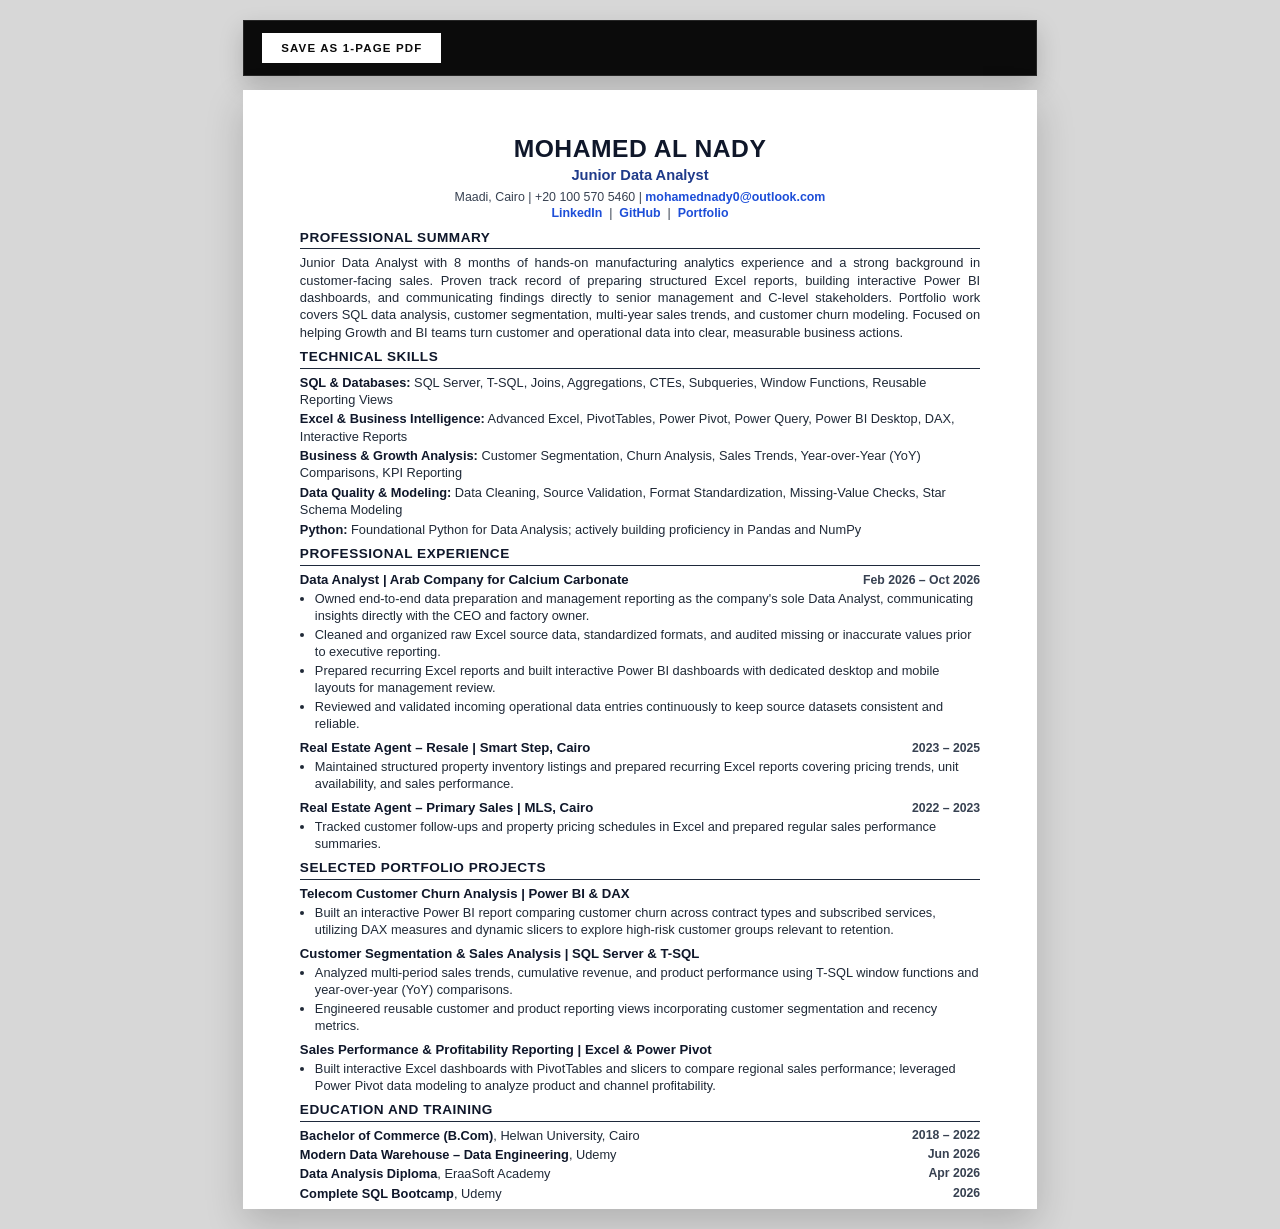
==== commit fc247746: "style: match CV viewer wrapper and button colors to monochrome site theme" ====
--- a/cv/Mohamed_Alnady_CV.html
+++ b/cv/Mohamed_Alnady_CV.html
@@ -17,7 +17,7 @@
             font-size: 10pt;
             line-height: 1.34;
             color: #111827;
-            background-color: #e2e8f0;
+            background-color: #D7D7D7;
             -webkit-print-color-adjust: exact;
             print-color-adjust: exact;
         }
@@ -30,32 +30,36 @@
         .toolbar {
             width: 210mm;
             margin: 0 auto 14px auto;
-            background: #0f172a;
-            color: #f8fafc;
-            padding: 10px 18px;
-            border-radius: 8px;
+            background: #0B0B0B;
+            color: #FFFFFF;
+            padding: 12px 18px;
+            border: 1px solid #262626;
+            border-radius: 0;
             display: flex;
             align-items: center;
             justify-content: space-between;
-            box-shadow: 0 4px 12px rgba(0, 0, 0, 0.15);
+            box-shadow: 0 10px 24px rgba(0, 0, 0, 0.18);
         }
         .toolbar span {
             font-size: 12.5px;
-            color: #cbd5e1;
+            color: #B5B5B5;
         }
         .btn-pdf {
-            background: #06b6d4;
-            color: #0f172a;
-            border: none;
-            padding: 8px 16px;
-            font-size: 12.5px;
-            font-weight: 700;
-            border-radius: 6px;
+            background: #FFFFFF;
+            color: #0B0B0B;
+            border: 1.5px solid #FFFFFF;
+            padding: 8px 18px;
+            font-size: 11.5px;
+            font-weight: 800;
+            letter-spacing: 0.1em;
+            text-transform: uppercase;
+            border-radius: 0;
             cursor: pointer;
-            transition: background 0.2s;
+            transition: background 0.2s, color 0.2s;
         }
         .btn-pdf:hover {
-            background: #22d3ee;
+            background: transparent;
+            color: #FFFFFF;
         }
 
         /* Exact 1-Page A4 Container */
@@ -66,7 +70,7 @@
             margin: 0 auto;
             background: #ffffff;
             padding: 12mm 15mm;
-            box-shadow: 0 10px 25px rgba(0, 0, 0, 0.1);
+            box-shadow: 0 14px 36px rgba(0, 0, 0, 0.18);
             overflow: hidden;
             display: flex;
             flex-direction: column;
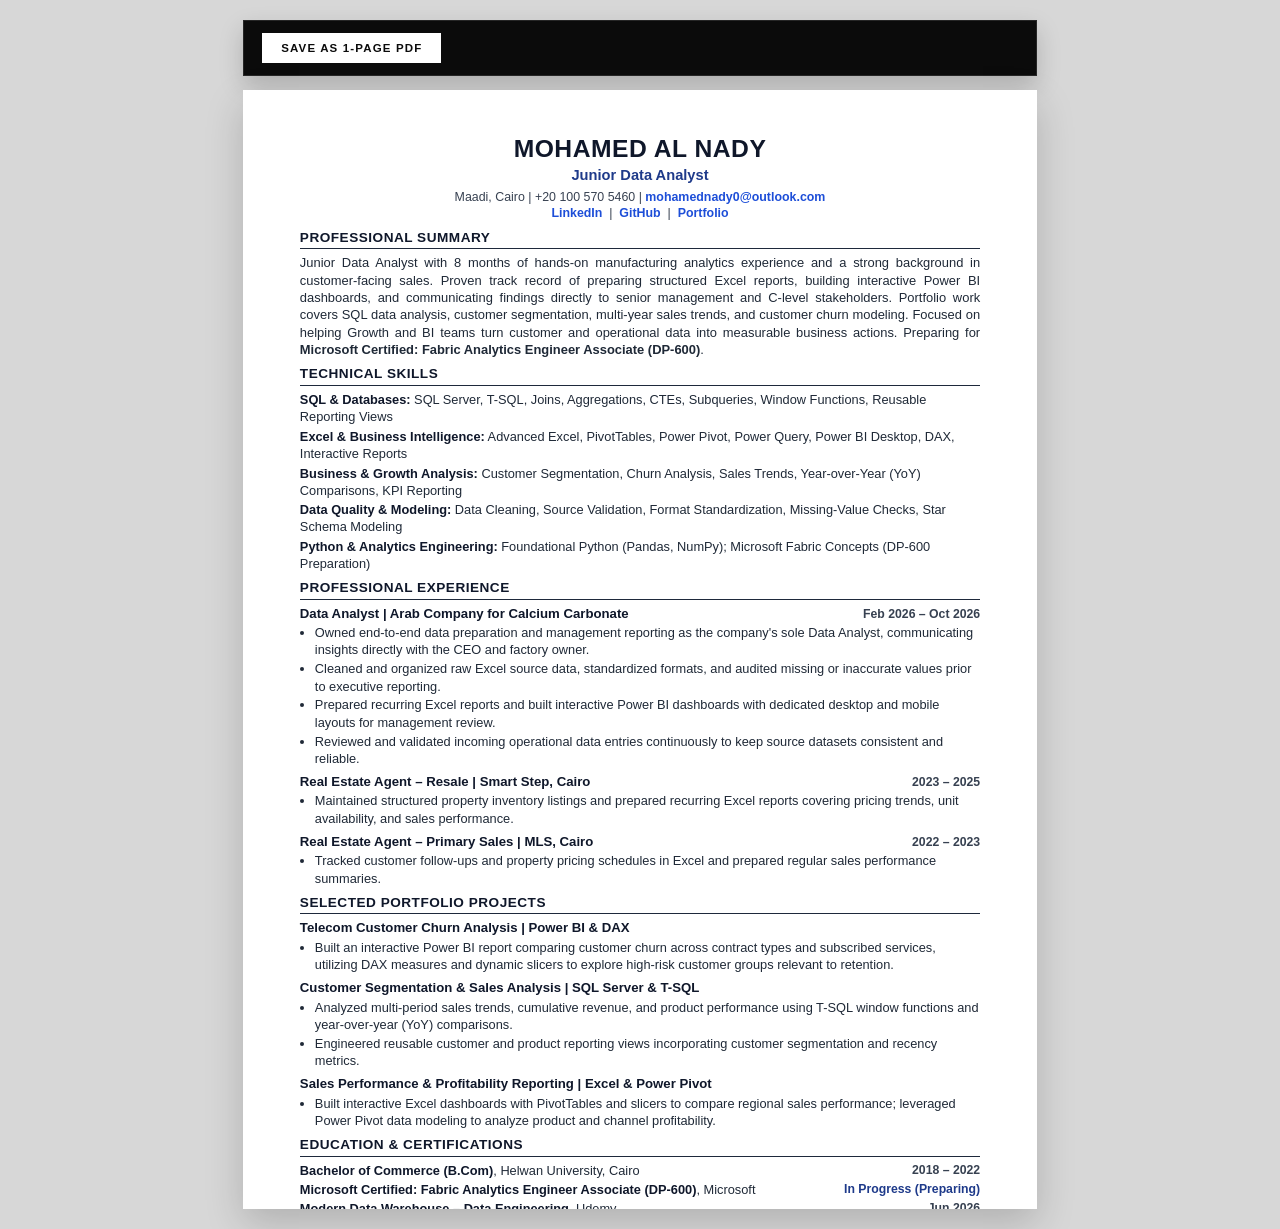
==== commit 487ec203: "docs: add Microsoft Fabric DP-600 preparation to CV and portfolio site" ====
--- a/cv/Mohamed_Alnady_CV.html
+++ b/cv/Mohamed_Alnady_CV.html
@@ -18,6 +18,8 @@
             line-height: 1.34;
             color: #111827;
             background-color: #D7D7D7;
+            font-variant-ligatures: none;
+            font-feature-settings: "liga" 0, "clig" 0;
             -webkit-print-color-adjust: exact;
             print-color-adjust: exact;
         }
@@ -170,6 +172,13 @@
             font-size: 9.2pt;
             font-weight: 600;
             color: #374151;
+            white-space: nowrap;
+        }
+        .entry-meta--progress {
+            color: #1e3a8a;
+            font-weight: 700;
+        }
+        .nowrap {
             white-space: nowrap;
         }
         ul {
@@ -255,7 +264,7 @@
             <section>
                 <h2>Professional Summary</h2>
                 <p class="summary">
-                    Junior Data Analyst with 8 months of hands-on manufacturing analytics experience and a strong background in customer-facing sales. Proven track record of preparing structured Excel reports, building interactive Power BI dashboards, and communicating findings directly to senior management and C-level stakeholders. Portfolio work covers SQL data analysis, customer segmentation, multi-year sales trends, and customer churn modeling. Focused on helping Growth and BI teams turn customer and operational data into clear, measurable business actions.
+                    Junior Data Analyst with 8 months of hands-on manufacturing analytics experience and a strong background in customer-facing sales. Proven track record of preparing structured Excel reports, building interactive Power BI dashboards, and communicating findings directly to senior management and C-level stakeholders. Portfolio work covers SQL data analysis, customer segmentation, multi-year sales trends, and customer churn modeling. Focused on helping Growth and BI teams turn customer and operational data into measurable business actions. Preparing for <strong>Microsoft Certified: Fabric Analytics Engineer Associate (<span class="nowrap">DP-600</span>)</strong>.
                 </p>
             </section>
 
@@ -276,7 +285,7 @@
                         <span class="skill-label">Data Quality &amp; Modeling:</span> Data Cleaning, Source Validation, Format Standardization, Missing-Value Checks, Star Schema Modeling
                     </div>
                     <div class="skill-row">
-                        <span class="skill-label">Python:</span> Foundational Python for Data Analysis; actively building proficiency in Pandas and NumPy
+                        <span class="skill-label">Python &amp; Analytics Engineering:</span> Foundational Python (Pandas, NumPy); Microsoft Fabric Concepts (<span class="nowrap">DP-600</span> Preparation)
                     </div>
                 </div>
             </section>
@@ -352,14 +361,18 @@
                 </div>
             </section>
 
-            <!-- EDUCATION AND TRAINING -->
-            <section>
-                <h2>Education and Training</h2>
+            <!-- EDUCATION & CERTIFICATIONS -->
+            <section>
+                <h2>Education &amp; Certifications</h2>
                 <div class="edu-row">
                     <span><strong>Bachelor of Commerce (B.Com)</strong>, Helwan University, Cairo</span>
                     <span class="entry-meta">2018 – 2022</span>
                 </div>
                 <div class="edu-row">
+                    <span><strong>Microsoft Certified: Fabric Analytics Engineer Associate (<span class="nowrap">DP-600</span>)</strong>, Microsoft</span>
+                    <span class="entry-meta entry-meta--progress">In Progress (Preparing)</span>
+                </div>
+                <div class="edu-row">
                     <span><strong>Modern Data Warehouse – Data Engineering</strong>, Udemy</span>
                     <span class="entry-meta">Jun 2026</span>
                 </div>
